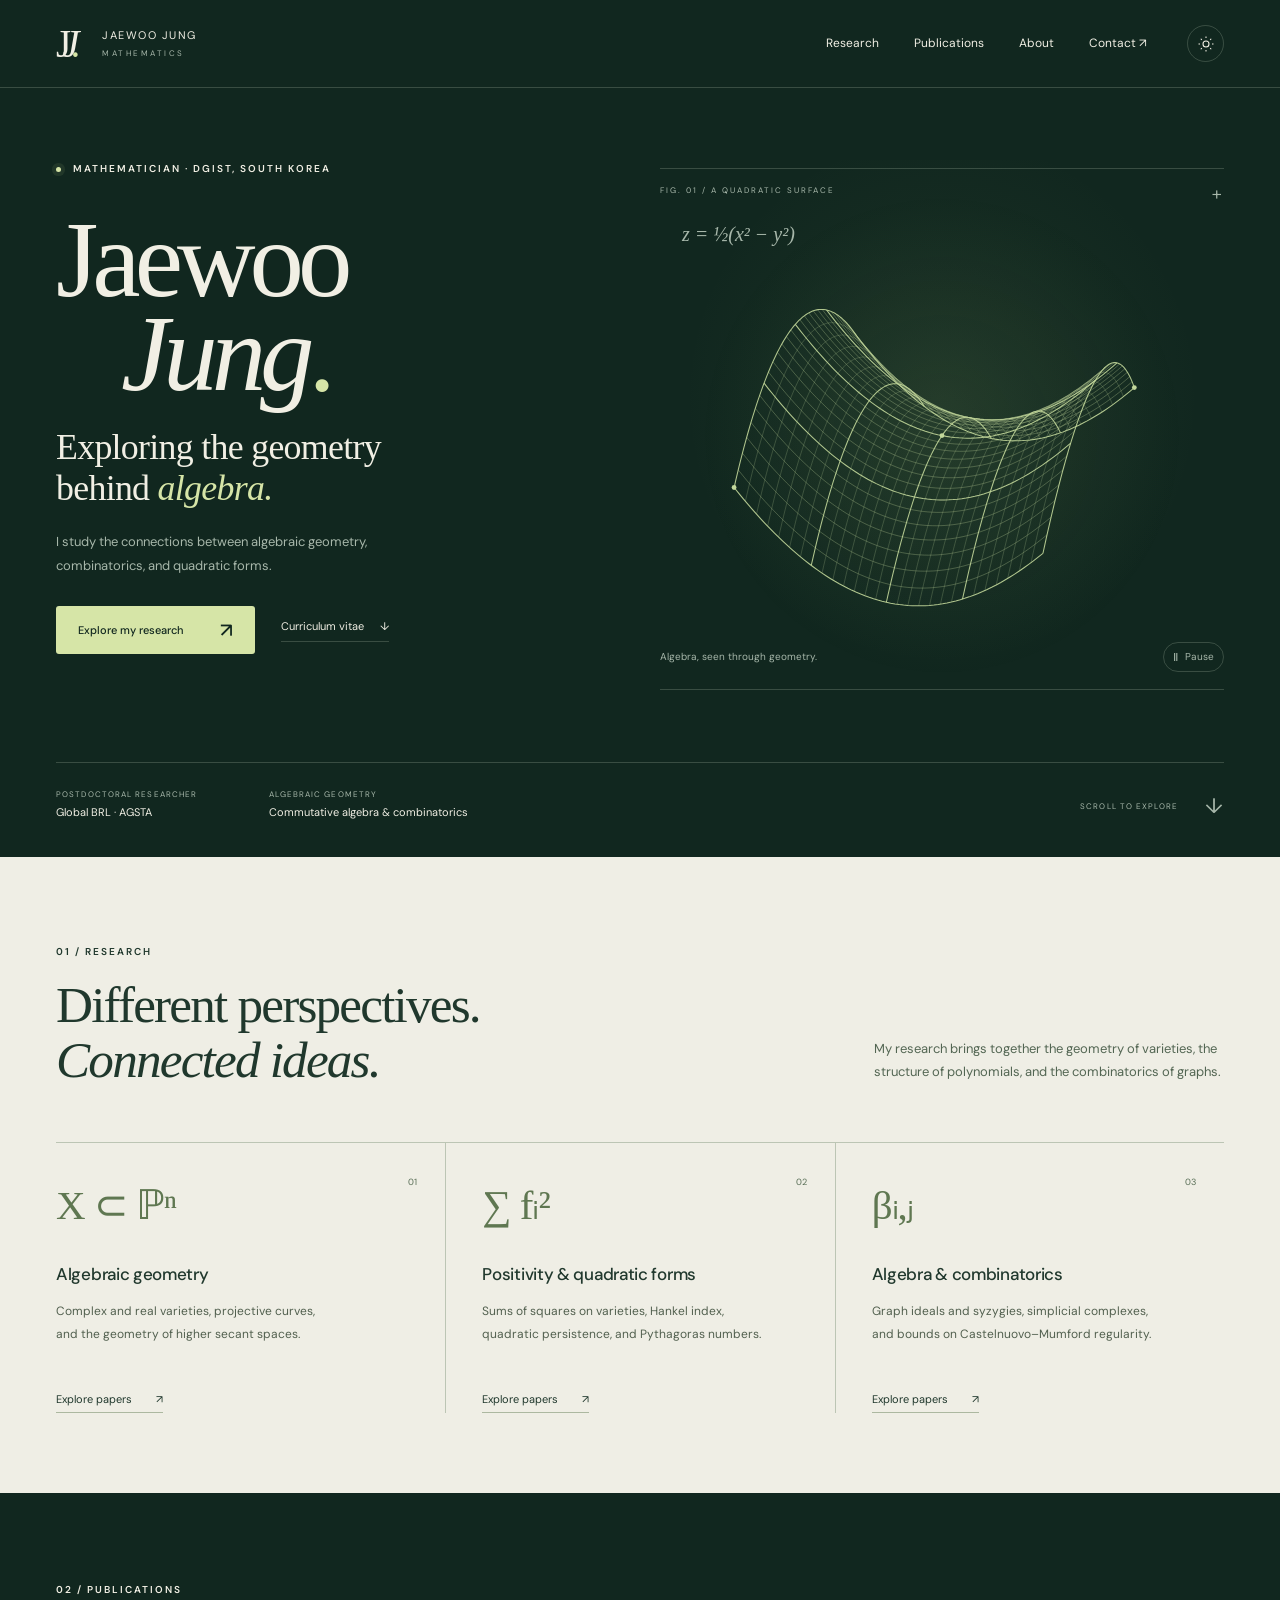
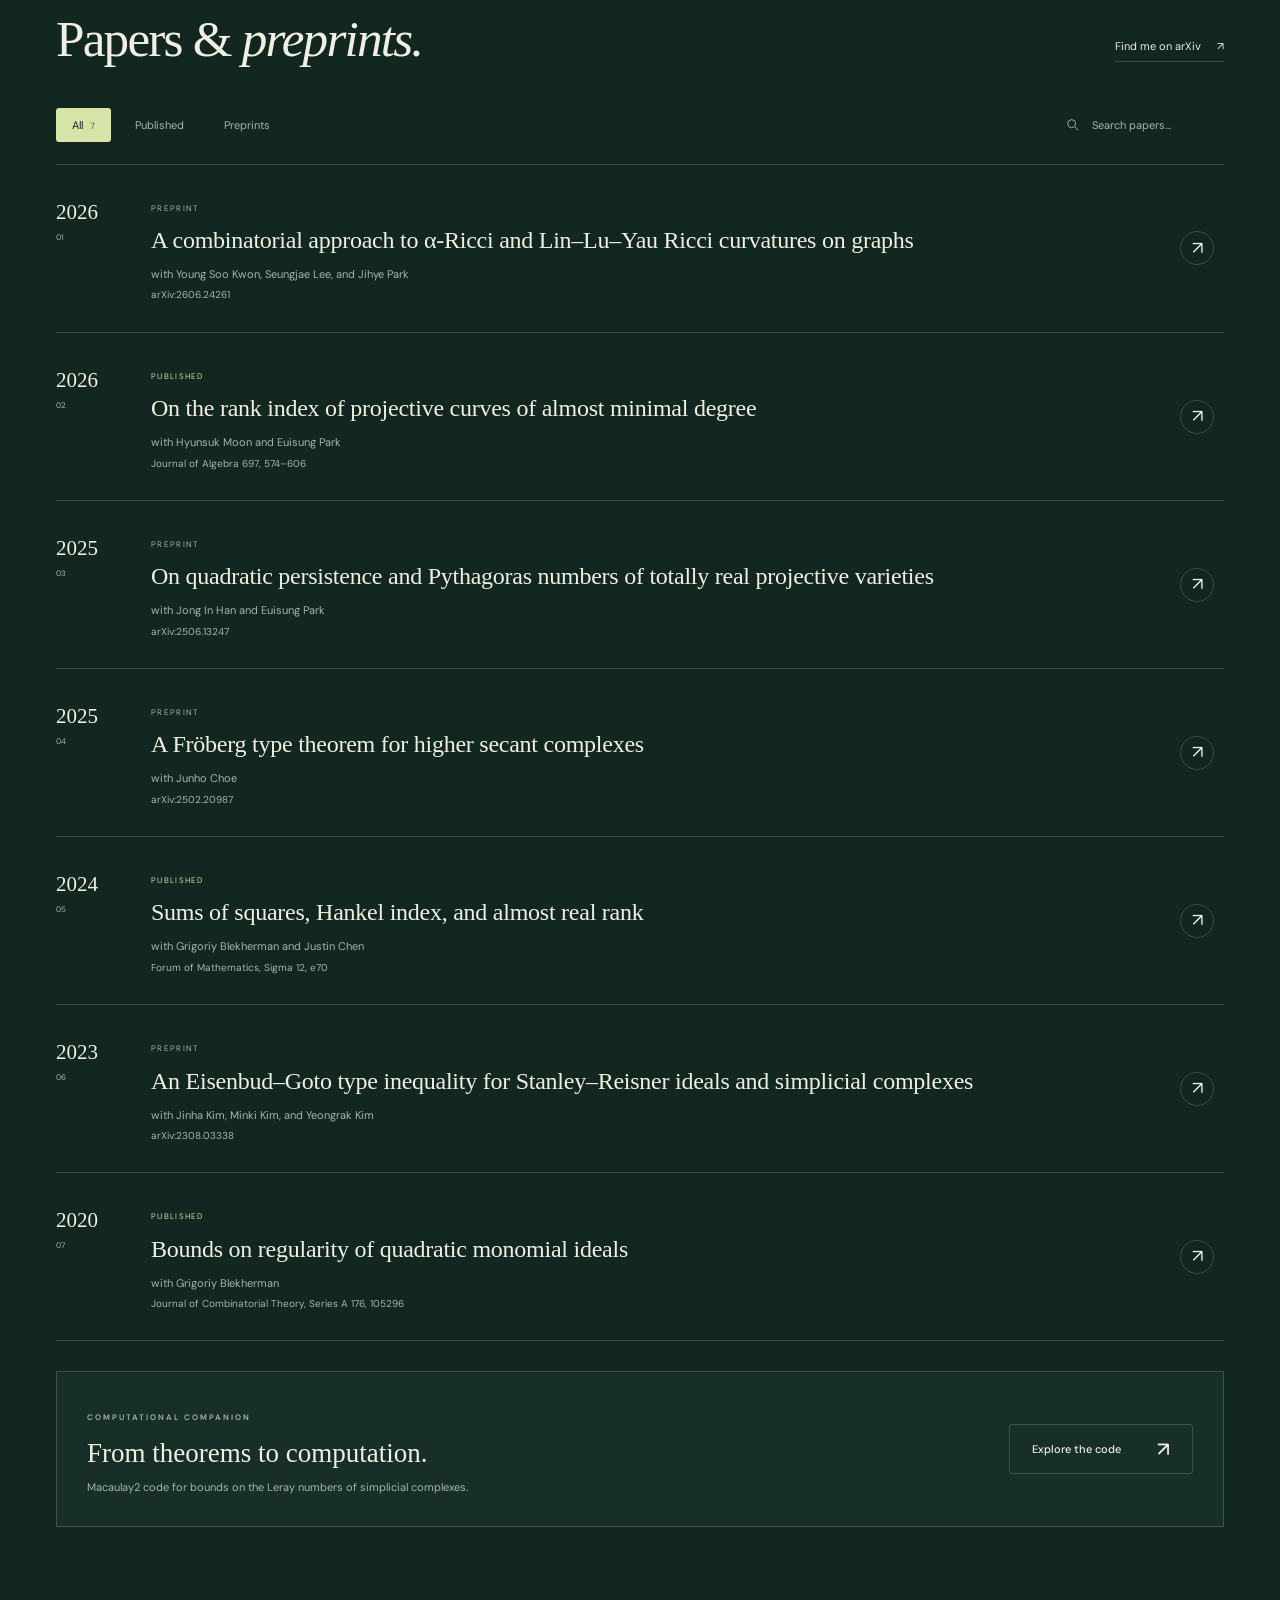
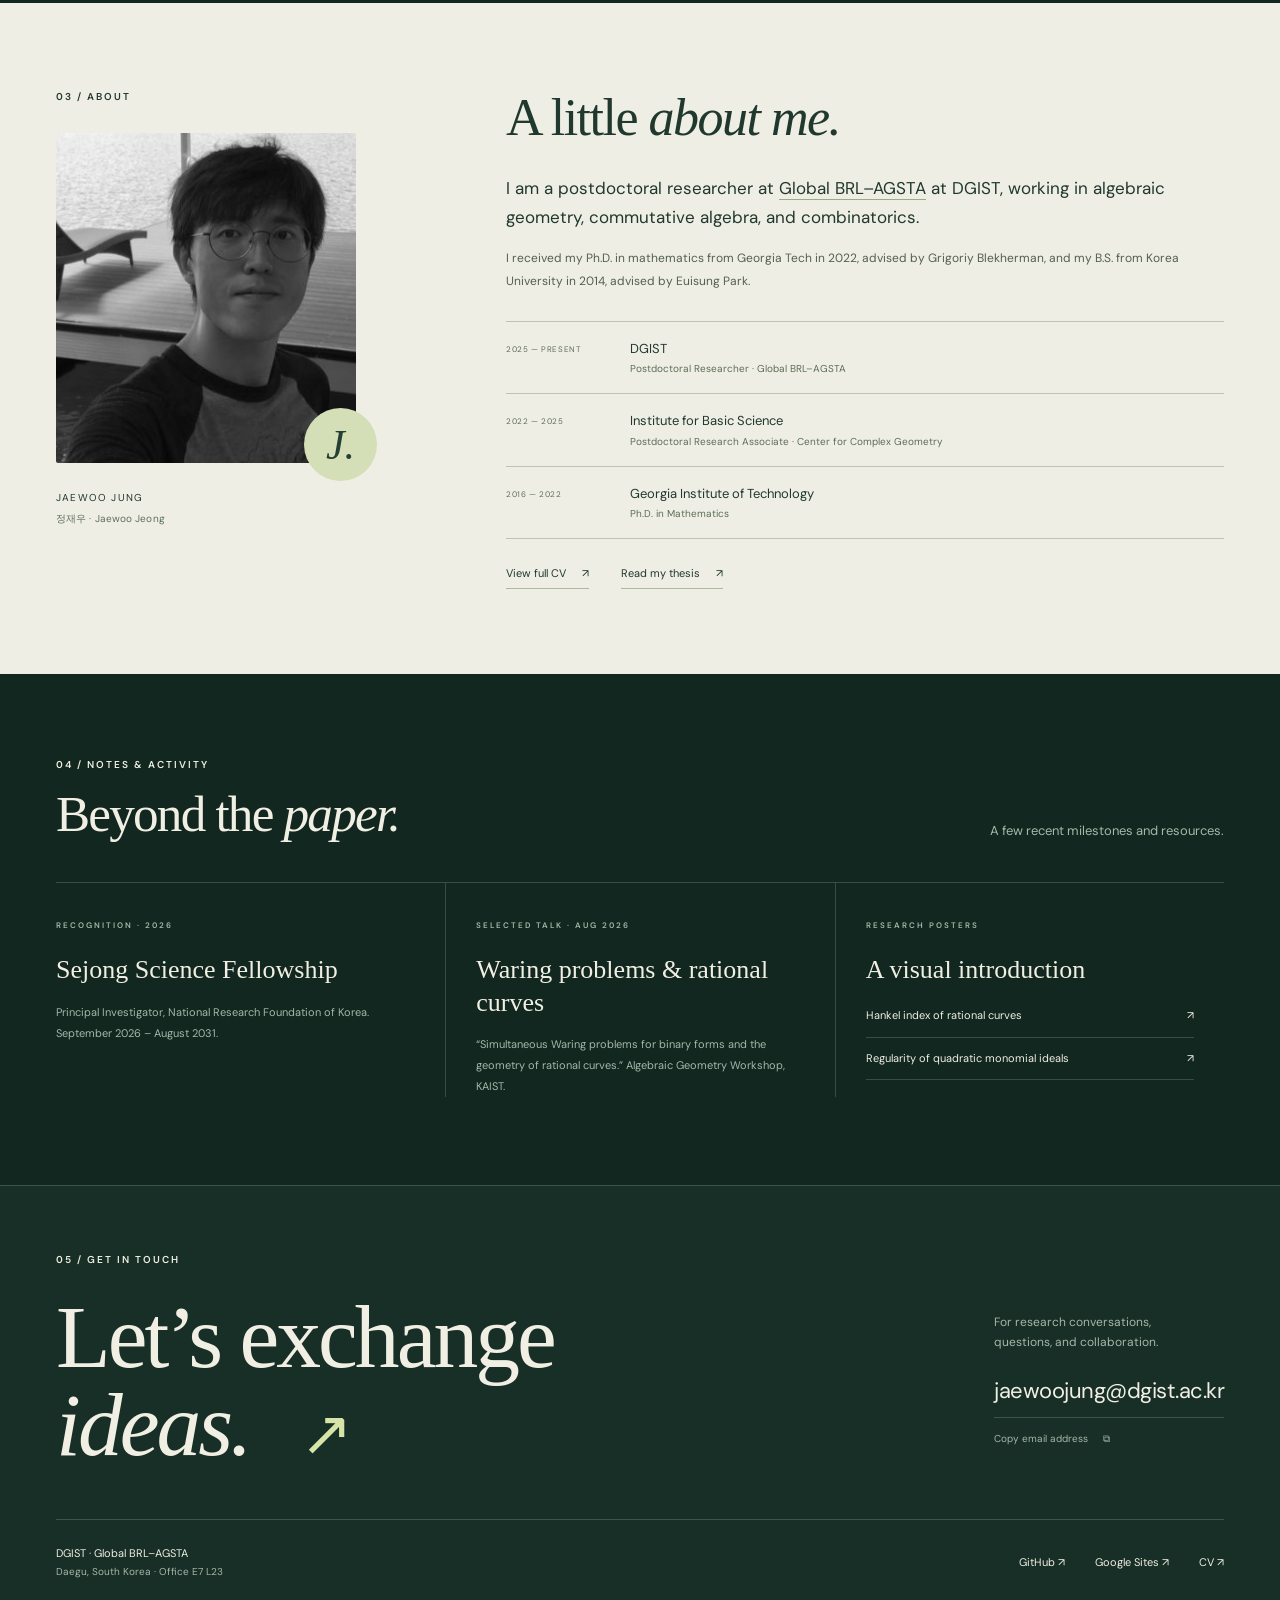
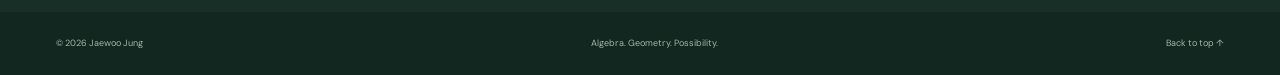
==== index.html @ 0689e4d8 "Publish personal mathematics homepage" ====
<!doctype html>
<html lang="en" data-theme="dark">
<head>
  <meta charset="utf-8">
  <meta name="viewport" content="width=device-width, initial-scale=1">
  <meta name="theme-color" content="#11271f">
  <meta name="description" content="Jaewoo Jung — mathematician at DGIST. Research in algebraic geometry, commutative algebra, and combinatorics. Papers, research, and contact information.">
  <meta property="og:title" content="Jaewoo Jung · Mathematics">
  <meta property="og:description" content="Exploring the geometry behind algebra. Research, papers, and ideas by Jaewoo Jung.">
  <meta property="og:type" content="website">
  <title>Jaewoo Jung · Mathematics</title>
  <link rel="icon" href="./favicon.svg" type="image/svg+xml">
  <link rel="stylesheet" href="./styles.css">
  <script src="./app.js" defer></script>
</head>
<body>
  <a class="skip-link" href="#main">Skip to content</a>
  <header class="site-header">
    <a class="brand" href="#home" aria-label="Jaewoo Jung home"><span class="monogram">J<span>J</span><i>.</i></span><span>JAEWOO JUNG<span class="brand-sub">MATHEMATICS</span></span></a>
    <nav aria-label="Main navigation"><a href="#research">Research</a><a href="#publications">Publications</a><a href="#about">About</a><a href="#contact">Contact <span aria-hidden="true">↗</span></a></nav>
    <button class="theme-button" type="button" aria-label="Switch to light theme" title="Switch color theme"><svg viewBox="0 0 24 24" aria-hidden="true"><circle cx="12" cy="12" r="4"/><path d="M12 2v2m0 16v2M2 12h2m16 0h2M5 5l1.5 1.5m11 11L19 19M5 19l1.5-1.5m11-11L19 5"/></svg></button>
  </header>
  <main id="main">
    <section class="hero wrap" id="home" aria-labelledby="hero-title">
      <div class="hero-copy">
        <p class="eyebrow"><span class="live-dot"></span> MATHEMATICIAN · DGIST, SOUTH KOREA</p>
        <h1 id="hero-title">Jaewoo<br><em>Jung</em><span class="title-dot">.</span></h1>
        <p class="hero-statement">Exploring the geometry<br>behind <em>algebra.</em></p>
        <p class="hero-description">I study the connections between algebraic geometry, combinatorics, and quadratic forms.</p>
        <div class="hero-actions"><a class="button primary" href="#publications">Explore my research <span aria-hidden="true">↗</span></a><a class="text-link" href="./cv-jaewoo-jung.pdf" target="_blank" rel="noopener">Curriculum vitae <span aria-hidden="true">↓</span></a></div>
      </div>
      <figure class="math-art">
        <div class="art-top"><span>FIG. 01 / A QUADRATIC SURFACE</span><span class="art-cross" aria-hidden="true">+</span></div>
        <canvas id="surface" role="img" aria-label="A rotating wireframe hyperbolic paraboloid, the quadratic surface z equals one half of x squared minus y squared"></canvas>
        <div class="surface-equation" aria-hidden="true">z = ½(x² − y²)</div>
        <figcaption><span>Algebra, seen through geometry.</span><button type="button" id="motion-toggle" aria-pressed="false" aria-label="Pause surface animation"><span class="motion-icon" aria-hidden="true">Ⅱ</span><span class="motion-label">Pause</span></button></figcaption>
      </figure>
      <div class="hero-bottom"><span>POSTDOCTORAL RESEARCHER<br><strong>Global BRL · AGSTA</strong></span><span>ALGEBRAIC GEOMETRY<br><strong>Commutative algebra & combinatorics</strong></span><a href="#research" class="scroll-link">SCROLL TO EXPLORE <span aria-hidden="true">↓</span></a></div>
    </section>
    <section class="research-section" id="research" aria-labelledby="research-title">
      <div class="wrap">
        <div class="section-heading"><p class="eyebrow">01 / RESEARCH</p><h2 id="research-title">Different perspectives.<br><em>Connected ideas.</em></h2><p>My research brings together the geometry of varieties, the structure of polynomials, and the combinatorics of graphs.</p></div>
        <div class="research-grid">
          <article class="research-item"><span class="research-number">01</span><div class="research-symbol" aria-hidden="true">X ⊂ ℙⁿ</div><h3>Algebraic geometry</h3><p>Complex and real varieties, projective curves, and the geometry of higher secant spaces.</p><a href="#publications" data-topic-link="geometry">Explore papers <span aria-hidden="true">↗</span></a></article>
          <article class="research-item"><span class="research-number">02</span><div class="research-symbol" aria-hidden="true">∑ fᵢ²</div><h3>Positivity & quadratic forms</h3><p>Sums of squares on varieties, Hankel index, quadratic persistence, and Pythagoras numbers.</p><a href="#publications" data-topic-link="positivity">Explore papers <span aria-hidden="true">↗</span></a></article>
          <article class="research-item"><span class="research-number">03</span><div class="research-symbol" aria-hidden="true">βᵢ,ⱼ</div><h3>Algebra & combinatorics</h3><p>Graph ideals and syzygies, simplicial complexes, and bounds on Castelnuovo–Mumford regularity.</p><a href="#publications" data-topic-link="combinatorics">Explore papers <span aria-hidden="true">↗</span></a></article>
        </div>
      </div>
    </section>
    <section class="publications-section wrap" id="publications" aria-labelledby="publications-title">
      <div class="section-heading horizontal"><div><p class="eyebrow">02 / PUBLICATIONS</p><h2 id="publications-title">Papers & <em>preprints.</em></h2></div><a class="text-link" href="https://arxiv.org/search/?searchtype=author&query=Jung%2C+Jaewoo" target="_blank" rel="noopener">Find me on arXiv <span aria-hidden="true">↗</span></a></div>
      <div class="publication-toolbar" hidden>
        <div class="filters" role="group" aria-label="Filter publications"><button type="button" data-filter="all" aria-pressed="true">All <span>7</span></button><button type="button" data-filter="published" aria-pressed="false">Published</button><button type="button" data-filter="preprint" aria-pressed="false">Preprints</button></div>
        <label class="search-box"><svg viewBox="0 0 24 24" aria-hidden="true"><circle cx="10" cy="10" r="6"/><path d="m15 15 5 5"/></svg><span class="sr-only">Search papers by title, author, year, or topic</span><input id="paper-search" type="search" placeholder="Search papers…" autocomplete="off"></label>
      </div>
      <p id="paper-status" class="sr-only" role="status" aria-live="polite">Showing all 7 papers.</p>
      <div class="paper-list">
        <article class="paper" data-status="preprint" data-topics="combinatorics"><div class="paper-year">2026<span>01</span></div><div class="paper-content"><span class="paper-type">PREPRINT</span><h3><a href="https://arxiv.org/abs/2606.24261" target="_blank" rel="noopener">A combinatorial approach to α-Ricci and Lin–Lu–Yau Ricci curvatures on graphs</a></h3><p>with Young Soo Kwon, Seungjae Lee, and Jihye Park</p><span class="paper-venue">arXiv:2606.24261</span></div><a class="paper-open" href="https://arxiv.org/abs/2606.24261" target="_blank" rel="noopener" aria-label="Read A combinatorial approach to Ricci curvatures on graphs">↗</a></article>
        <article class="paper" data-status="published" data-topics="geometry"><div class="paper-year">2026<span>02</span></div><div class="paper-content"><span class="paper-type published">PUBLISHED</span><h3><a href="https://doi.org/10.1016/j.jalgebra.2026.02.018" target="_blank" rel="noopener">On the rank index of projective curves of almost minimal degree</a></h3><p>with Hyunsuk Moon and Euisung Park</p><span class="paper-venue">Journal of Algebra 697, 574–606</span></div><a class="paper-open" href="https://doi.org/10.1016/j.jalgebra.2026.02.018" target="_blank" rel="noopener" aria-label="Read On the rank index of projective curves">↗</a></article>
        <article class="paper" data-status="preprint" data-topics="geometry positivity"><div class="paper-year">2025<span>03</span></div><div class="paper-content"><span class="paper-type">PREPRINT</span><h3><a href="https://arxiv.org/abs/2506.13247" target="_blank" rel="noopener">On quadratic persistence and Pythagoras numbers of totally real projective varieties</a></h3><p>with Jong In Han and Euisung Park</p><span class="paper-venue">arXiv:2506.13247</span></div><a class="paper-open" href="https://arxiv.org/abs/2506.13247" target="_blank" rel="noopener" aria-label="Read On quadratic persistence and Pythagoras numbers">↗</a></article>
        <article class="paper" data-status="preprint" data-topics="geometry combinatorics"><div class="paper-year">2025<span>04</span></div><div class="paper-content"><span class="paper-type">PREPRINT</span><h3><a href="https://arxiv.org/abs/2502.20987" target="_blank" rel="noopener">A Fröberg type theorem for higher secant complexes</a></h3><p>with Junho Choe</p><span class="paper-venue">arXiv:2502.20987</span></div><a class="paper-open" href="https://arxiv.org/abs/2502.20987" target="_blank" rel="noopener" aria-label="Read A Fröberg type theorem">↗</a></article>
        <article class="paper" data-status="published" data-topics="geometry positivity"><div class="paper-year">2024<span>05</span></div><div class="paper-content"><span class="paper-type published">PUBLISHED</span><h3><a href="https://doi.org/10.1017/fms.2024.45" target="_blank" rel="noopener">Sums of squares, Hankel index, and almost real rank</a></h3><p>with Grigoriy Blekherman and Justin Chen</p><span class="paper-venue">Forum of Mathematics, Sigma 12, e70</span></div><a class="paper-open" href="https://doi.org/10.1017/fms.2024.45" target="_blank" rel="noopener" aria-label="Read Sums of squares, Hankel index, and almost real rank">↗</a></article>
        <article class="paper" data-status="preprint" data-topics="combinatorics"><div class="paper-year">2023<span>06</span></div><div class="paper-content"><span class="paper-type">PREPRINT</span><h3><a href="https://arxiv.org/abs/2308.03338" target="_blank" rel="noopener">An Eisenbud–Goto type inequality for Stanley–Reisner ideals and simplicial complexes</a></h3><p>with Jinha Kim, Minki Kim, and Yeongrak Kim</p><span class="paper-venue">arXiv:2308.03338</span></div><a class="paper-open" href="https://arxiv.org/abs/2308.03338" target="_blank" rel="noopener" aria-label="Read An Eisenbud–Goto type inequality">↗</a></article>
        <article class="paper" data-status="published" data-topics="combinatorics"><div class="paper-year">2020<span>07</span></div><div class="paper-content"><span class="paper-type published">PUBLISHED</span><h3><a href="https://doi.org/10.1016/j.jcta.2020.105296" target="_blank" rel="noopener">Bounds on regularity of quadratic monomial ideals</a></h3><p>with Grigoriy Blekherman</p><span class="paper-venue">Journal of Combinatorial Theory, Series A 176, 105296</span></div><a class="paper-open" href="https://doi.org/10.1016/j.jcta.2020.105296" target="_blank" rel="noopener" aria-label="Read Bounds on regularity of quadratic monomial ideals">↗</a></article>
      </div>
      <p class="empty-state" hidden>No matching papers. Try a different title, author, or year.</p>
      <div class="research-resources"><div><span class="eyebrow">COMPUTATIONAL COMPANION</span><h3>From theorems to computation.</h3><p>Macaulay2 code for bounds on the Leray numbers of simplicial complexes.</p></div><a class="button outline" href="https://github.com/jungjaewoo2020/Bounds-on-Leray-Numbers" target="_blank" rel="noopener">Explore the code <span aria-hidden="true">↗</span></a></div>
    </section>
    <section class="about-section" id="about" aria-labelledby="about-title"><div class="wrap about-grid">
      <div class="about-photo"><p class="eyebrow">03 / ABOUT</p><div class="portrait-frame"><img src="./jaewoo-jung.jpg" alt="Portrait of Jaewoo Jung" width="415" height="365" loading="lazy"><span class="portrait-mark" aria-hidden="true">J.</span></div><p>JAEWOO JUNG <span>정재우 · Jaewoo Jeong</span></p></div>
      <div class="about-copy"><h2 id="about-title">A little <em>about me.</em></h2><p class="about-lead">I am a postdoctoral researcher at <a href="https://sites.google.com/view/brl-agsta/home" target="_blank" rel="noopener">Global BRL–AGSTA</a> at DGIST, working in algebraic geometry, commutative algebra, and combinatorics.</p><p>I received my Ph.D. in mathematics from Georgia Tech in 2022, advised by Grigoriy Blekherman, and my B.S. from Korea University in 2014, advised by Euisung Park.</p><div class="timeline"><div><span>2025 — PRESENT</span><p>DGIST <small>Postdoctoral Researcher · Global BRL–AGSTA</small></p></div><div><span>2022 — 2025</span><p>Institute for Basic Science <small>Postdoctoral Research Associate · Center for Complex Geometry</small></p></div><div><span>2016 — 2022</span><p>Georgia Institute of Technology <small>Ph.D. in Mathematics</small></p></div></div><div class="about-links"><a class="text-link" href="./cv-jaewoo-jung.pdf" target="_blank" rel="noopener">View full CV <span aria-hidden="true">↗</span></a><a class="text-link" href="./phd-thesis.pdf" target="_blank" rel="noopener">Read my thesis <span aria-hidden="true">↗</span></a></div></div>
    </div></section>
    <section class="notes-section wrap" aria-labelledby="notes-title"><div class="section-heading horizontal"><div><p class="eyebrow">04 / NOTES & ACTIVITY</p><h2 id="notes-title">Beyond the <em>paper.</em></h2></div><p>A few recent milestones and resources.</p></div><div class="notes-grid"><article><span class="eyebrow">RECOGNITION · 2026</span><h3>Sejong Science Fellowship</h3><p>Principal Investigator, National Research Foundation of Korea.<br>September 2026 – August 2031.</p></article><article><span class="eyebrow">SELECTED TALK · AUG 2026</span><h3>Waring problems & rational curves</h3><p>“Simultaneous Waring problems for binary forms and the geometry of rational curves.” Algebraic Geometry Workshop, KAIST.</p></article><article><span class="eyebrow">RESEARCH POSTERS</span><h3>A visual introduction</h3><a class="resource-link" href="./hankel-index-poster.pdf" target="_blank" rel="noopener">Hankel index of rational curves <span aria-hidden="true">↗</span></a><a class="resource-link" href="./regularity-poster.pdf" target="_blank" rel="noopener">Regularity of quadratic monomial ideals <span aria-hidden="true">↗</span></a></article></div></section>
    <section class="contact-section" id="contact" aria-labelledby="contact-title"><div class="wrap"><p class="eyebrow">05 / GET IN TOUCH</p><div class="contact-top"><h2 id="contact-title">Let’s exchange<br><em>ideas.</em><span class="title-dot">↗</span></h2><div class="contact-details"><p>For research conversations,<br>questions, and collaboration.</p><a href="mailto:jaewoojung@dgist.ac.kr" class="contact-email">jaewoojung@dgist.ac.kr</a><button type="button" class="copy-email" hidden>Copy email address <span aria-hidden="true">⧉</span></button><span id="copy-status" role="status" class="sr-only"></span></div></div><div class="contact-bottom"><p>DGIST · Global BRL–AGSTA<br><span>Daegu, South Korea · Office E7 L23</span></p><div><a href="https://github.com/jungjaewoo2020" target="_blank" rel="noopener">GitHub ↗</a><a href="https://sites.google.com/view/jaewoojung/home" target="_blank" rel="noopener">Google Sites ↗</a><a href="./cv-jaewoo-jung.pdf" target="_blank" rel="noopener">CV ↗</a></div></div></div></section>
  </main>
  <footer class="wrap site-footer"><span>© <span id="year">2026</span> Jaewoo Jung</span><span>Algebra. Geometry. Possibility.</span><a href="#home">Back to top ↑</a></footer>
</body>
</html>
---- styles.css ----
@import url('https://fonts.googleapis.com/css2?family=DM+Sans:wght@400;500;600;700&family=Manrope:wght@400;500;600;700&display=swap');
:root{--bg:#11271f;--bg-soft:#172f26;--text:#f1efe4;--muted:#a7b7aa;--accent:#d6e5a7;--line:rgba(216,229,204,.2);--cream:#efeee5;--ink:#20382d;--font:'DM Sans',Arial,sans-serif;--serif:'Iowan Old Style','Baskerville','Palatino Linotype',Georgia,serif;color-scheme:dark}
:root[data-theme="light"]{--bg:#f5f4eb;--bg-soft:#e9ecdf;--text:#163429;--muted:#536858;--accent:#486b27;--line:rgba(31,61,43,.22);--cream:#e1e7d8;--ink:#18372c;color-scheme:light}
*{box-sizing:border-box}html{scroll-behavior:smooth;scroll-padding-top:100px}body{margin:0;background:var(--bg);color:var(--text);font-family:var(--font);line-height:1.65;-webkit-font-smoothing:antialiased}a{color:inherit;text-decoration:none}button,input{font:inherit}button{color:inherit;cursor:pointer}a,button,input{touch-action:manipulation}a:focus-visible,button:focus-visible,input:focus-visible{outline:2px solid var(--accent);outline-offset:6px}button{border:0;background:none}svg{display:block}button svg,.search-box svg{fill:none;stroke:currentColor;stroke-width:1.4}h1,h2,h3,p,figure{margin:0}h1,h2,h3{font-weight:400}h1,h2,.hero-statement,.research-symbol,.research-resources h3,.notes-grid h3{font-family:var(--serif)}em{font-weight:400}a:hover{color:var(--accent)}[hidden]{display:none!important}.wrap{width:min(1280px,calc(100% - 112px));margin-inline:auto}.eyebrow{font-size:10px;font-weight:600;letter-spacing:2px;line-height:1.7}.sr-only{position:absolute;width:1px;height:1px;padding:0;margin:-1px;overflow:hidden;clip:rect(0,0,0,0);white-space:nowrap;border:0}.skip-link{position:fixed;z-index:100;top:-80px;left:20px;padding:14px;background:var(--accent);color:var(--bg)}.skip-link:focus{top:15px}.site-header{width:min(1440px,100%);padding:24px 56px;display:flex;align-items:center;gap:32px;margin:auto;border-bottom:1px solid var(--line)}.brand{display:flex;align-items:center;gap:17px;line-height:1.4;font-size:11px;letter-spacing:1.5px}.brand-sub{display:block;font-size:8px;color:var(--muted);letter-spacing:2.5px;margin-top:4px}.monogram{font-family:var(--serif);font-size:39px;line-height:1;letter-spacing:-9px;margin-right:5px}.monogram span{font-style:italic}.monogram i{font-style:normal;color:var(--accent);letter-spacing:0}.site-header nav{margin-left:auto;display:flex;gap:35px;font-size:12px}.site-header nav a{position:relative}.site-header nav a:after{content:'';position:absolute;bottom:-5px;left:0;width:0;height:1px;background:var(--accent);transition:width .2s}.site-header nav a:hover:after{width:100%}.theme-button{border:1px solid var(--line);width:37px;height:37px;border-radius:50%;display:grid;place-items:center;margin-left:8px}.theme-button svg{width:18px;height:18px}.hero{padding-top:72px;display:grid;grid-template-columns:1fr 1fr;gap:20px 40px;position:relative}.live-dot{width:5px;height:5px;border-radius:50%;background:var(--accent);display:inline-block;margin-right:8px;vertical-align:middle;box-shadow:0 0 0 4px rgba(192,220,145,.09)}h1{font-size:clamp(76px,8.5vw,132px);line-height:.86;letter-spacing:-6px;margin:36px 0 27px}h1 em{margin-left:65px}.title-dot{color:var(--accent)}.hero-statement{font-size:clamp(25px,2.8vw,38px);line-height:1.15;letter-spacing:-.7px}.hero-statement em{color:var(--accent)}.hero-description{font-size:13px;max-width:340px;margin-top:20px;color:var(--muted);line-height:1.85}.hero-actions{display:flex;align-items:center;gap:26px;margin-top:28px}.button{display:inline-flex;justify-content:center;align-items:center;gap:36px;font-size:11px;font-weight:500;padding:14px 22px;border-radius:3px;white-space:nowrap;transition:transform .2s,background .2s}.button:hover{transform:translateY(-2px)}.button span{font-size:20px;line-height:1}.primary{background:var(--accent);color:var(--bg)}.primary:hover{color:var(--bg);filter:brightness(1.07)}.text-link{display:inline-flex;align-items:center;gap:16px;font-size:11px;border-bottom:1px solid var(--line);padding-bottom:6px;white-space:nowrap}.math-art{min-width:0;position:relative;align-self:center;height:530px;background:radial-gradient(ellipse at 50% 45%,rgba(150,183,113,.08),transparent 65%)}.art-top{position:absolute;top:8px;left:0;right:0;display:flex;justify-content:space-between;font-size:8px;letter-spacing:2px;color:var(--muted);border-top:1px solid var(--line);padding-top:15px}.art-cross{font-size:19px;font-weight:300;line-height:1}#surface{width:100%;height:100%;display:block}.surface-equation{position:absolute;top:58px;left:22px;font-family:var(--serif);font-style:italic;font-size:20px;color:var(--muted)}.math-art figcaption{position:absolute;bottom:0;left:0;right:0;display:flex;justify-content:space-between;align-items:center;border-bottom:1px solid var(--line);padding:10px 0 17px;font-size:10px;color:var(--muted)}#motion-toggle{font-size:10px;display:flex;align-items:center;gap:7px;border:1px solid var(--line);padding:5px 9px;border-radius:15px}.motion-icon{font-size:11px}.hero-bottom{grid-column:1/-1;display:flex;gap:72px;margin-top:52px;padding:24px 0 30px;border-top:1px solid var(--line);font-size:8px;letter-spacing:1.1px;color:var(--muted);line-height:1.9}.hero-bottom strong{font-size:11px;letter-spacing:0;font-weight:400;color:var(--text)}.scroll-link{margin-left:auto;align-self:center;display:flex;gap:27px;align-items:center;font-size:8px}.scroll-link span{font-size:21px}.research-section{background:var(--cream);color:var(--ink);padding:86px 0 80px}.section-heading h2{font-size:clamp(38px,4vw,57px);line-height:1.07;letter-spacing:-1.8px;margin-top:18px}.section-heading>p:last-child:not(.eyebrow){font-size:13px;line-height:1.8;max-width:390px;margin-top:22px;color:var(--muted)}.research-section .section-heading{position:relative}.research-section .section-heading>p:last-child{position:absolute;right:0;bottom:4px;max-width:350px;color:#536653}.research-grid{display:grid;grid-template-columns:repeat(3,1fr);margin-top:55px;border-top:1px solid #bcc5b4}.research-item{position:relative;padding:34px 36px 0 0}.research-item+.research-item{padding-left:36px;border-left:1px solid #bcc5b4}.research-number{font-size:9px;color:#586e56;position:absolute;right:28px;top:32px}.research-symbol{font-size:41px;color:#5f7751;line-height:1.4;margin-bottom:25px;letter-spacing:-1px}.research-item h3{font-size:17px;font-weight:500;letter-spacing:-.3px}.research-item p{font-size:12px;line-height:1.9;margin-top:12px;color:#52604f;max-width:280px;min-height:70px}.research-item a{display:inline-flex;gap:24px;align-items:center;font-size:11px;border-bottom:1px solid #acb8a0;margin-top:20px;padding-bottom:4px}.research-section a:hover{color:#527237}.research-section a:focus-visible{outline-color:#345329}.publications-section{padding-block:88px 76px}.horizontal{display:flex;align-items:end;justify-content:space-between;gap:35px}.horizontal h2{margin-top:14px}.horizontal>.text-link{margin-bottom:5px}.publication-toolbar{display:flex;align-items:center;justify-content:space-between;gap:24px;margin-top:40px;padding-bottom:21px;border-bottom:1px solid var(--line)}.filters{display:flex;gap:8px;align-items:center}.filters button{font-size:11px;padding:7px 15px;border-radius:3px;color:var(--muted);border:1px solid transparent}.filters button[aria-pressed=true]{background:var(--accent);color:var(--bg)}.filters button span{font-size:9px;margin-left:4px;opacity:.7}.filters button:hover{border-color:var(--line)}.search-box{display:flex;align-items:center;gap:8px;color:var(--muted);max-width:230px}.search-box svg{width:16px;height:16px;flex-shrink:0}.search-box input{background:transparent;border:0;color:var(--text);font-size:11px;width:100%;padding:9px 3px}.search-box input::placeholder{color:var(--muted)}.paper{display:grid;grid-template-columns:75px 1fr 44px;gap:20px;padding:28px 0;border-bottom:1px solid var(--line);transition:background .2s}.paper:hover{background:color-mix(in srgb,var(--accent) 3%,transparent)}.paper-year{font-family:var(--serif);font-size:21px;line-height:1.2;padding-top:7px}.paper-year span{display:block;font-family:var(--font);font-size:8px;color:var(--muted);margin-top:8px}.paper-type{font-size:8px;letter-spacing:1.3px;color:var(--muted)}.paper-type.published{color:var(--accent)}.paper h3{font-family:var(--serif);font-size:24px;letter-spacing:-.25px;line-height:1.25;max-width:860px;margin-top:6px}.paper-content p{font-size:11px;color:var(--muted);margin-top:10px}.paper-venue{font-size:10px;color:var(--muted);display:block;margin-top:4px}.paper-open{border:1px solid var(--line);border-radius:50%;width:34px;height:34px;display:grid;place-items:center;align-self:center;font-size:18px}.paper-open:hover{background:var(--accent);color:var(--bg)}.empty-state{padding:40px 0;color:var(--muted)}.research-resources{padding:30px;background:var(--bg-soft);margin-top:30px;display:flex;align-items:center;justify-content:space-between;gap:24px;border:1px solid var(--line)}.research-resources .eyebrow{font-size:8px;color:var(--muted)}.research-resources h3{font-size:27px;margin-top:8px;line-height:1.25}.research-resources p{font-size:11px;color:var(--muted);margin-top:8px}.outline{border:1px solid var(--line)}.about-section{background:var(--cream);color:var(--ink);padding:85px 0}.about-grid{display:grid;grid-template-columns:340px 1fr;gap:110px}.portrait-frame{position:relative;margin-top:28px;max-width:300px}.portrait-frame img{display:block;object-fit:cover;width:100%;height:330px;object-position:45% 50%;filter:grayscale(100%);border-radius:2px}.portrait-mark{position:absolute;bottom:-18px;right:-21px;background:#d4dfb7;color:#234033;border-radius:50%;width:73px;height:73px;display:grid;place-items:center;font-family:var(--serif);font-style:italic;font-size:42px;line-height:1}.about-photo>p:last-child{font-size:10px;letter-spacing:1.2px;margin-top:27px}.about-photo>p:last-child span{display:block;font-size:10px;letter-spacing:.1px;color:#5c6f5c;margin-top:4px}.about-copy h2{font-size:52px;line-height:1.15;letter-spacing:-1.5px;margin-bottom:26px}.about-copy>p{font-size:12px;line-height:1.9;color:#52604f;margin-top:15px}.about-copy .about-lead{font-size:17px;color:var(--ink);line-height:1.7}.about-copy p a{border-bottom:1px solid #99ab8c}.timeline{margin-top:28px;border-top:1px solid #bcc5b4}.timeline>div{display:flex;gap:32px;padding:17px 0;border-bottom:1px solid #bcc5b4}.timeline>div>span{font-size:8px;letter-spacing:.6px;min-width:92px;padding-top:4px;color:#5b6e56}.timeline p{font-size:13px;line-height:1.5}.timeline small{font-size:10px;display:block;color:#5b6e56;margin-top:3px}.about-links{display:flex;gap:32px;margin-top:25px}.about-section .text-link{border-color:#acb8a0}.about-section a:hover{color:#5c7738}.about-section a:focus-visible{outline-color:#345329}.notes-section{padding-block:82px 88px}.notes-grid{display:grid;grid-template-columns:repeat(3,1fr);margin-top:40px;border-top:1px solid var(--line)}.notes-grid article{padding:27px 30px 0 0}.notes-grid article+article{padding-left:30px;border-left:1px solid var(--line)}.notes-grid .eyebrow{font-size:8px;color:var(--muted)}.notes-grid h3{font-size:26px;line-height:1.25;margin-top:18px}.notes-grid p{font-size:11px;line-height:1.9;color:var(--muted);margin-top:15px}.resource-link{display:flex;justify-content:space-between;font-size:11px;gap:10px;border-bottom:1px solid var(--line);padding:12px 0;line-height:1.6}.resource-link:first-of-type{margin-top:8px}.contact-section{border-top:1px solid var(--line);background:var(--bg-soft);padding:65px 0 32px}.contact-top{display:flex;justify-content:space-between;align-items:end;gap:40px;margin-top:25px}.contact-top h2{font-size:clamp(60px,7vw,102px);line-height:.98;letter-spacing:-3px}.contact-top h2 .title-dot{font-size:.7em;margin-left:50px}.contact-details{padding-bottom:8px;max-width:100%}.contact-details>p{font-size:12px;color:var(--muted);margin-bottom:20px}.contact-email{font-size:22px;letter-spacing:-.5px;border-bottom:1px solid var(--line);padding-bottom:8px;display:block;overflow-wrap:anywhere}.copy-email{font-size:10px;color:var(--muted);padding:13px 0;display:flex;gap:15px}.contact-bottom{border-top:1px solid var(--line);margin-top:50px;padding-top:24px;display:flex;justify-content:space-between;gap:24px;font-size:11px}.contact-bottom p span{font-size:10px;color:var(--muted)}.contact-bottom>div{display:flex;gap:30px;align-items:center;font-size:11px}.site-footer{display:flex;justify-content:space-between;padding-block:24px;color:var(--muted);font-size:9px}.is-embedded .site-header,.is-embedded .site-footer{display:none}.is-embedded .hero{padding-top:40px}
@media(min-width:1600px){.hero{padding-top:88px}.hero-description{font-size:14px}.hero-bottom{margin-top:66px}.math-art{height:570px}}
@media(max-width:1050px){.wrap{width:calc(100% - 72px)}.site-header{padding-inline:36px}.hero{gap:25px}.hero .eyebrow{font-size:8px}.hero-actions{gap:18px}.hero-actions .button{gap:20px;padding:13px 15px}.math-art{height:470px}.hero-bottom{gap:35px}.research-section .section-heading>p:last-child{max-width:270px}.about-grid{grid-template-columns:270px 1fr;gap:55px}.portrait-frame img{height:305px}.research-item{padding-right:22px}.research-item+.research-item{padding-left:22px}.research-item h3{font-size:15px}.contact-email{font-size:20px}}
@media(max-width:760px){html{scroll-padding-top:24px}.wrap{width:calc(100% - 40px)}.site-header{padding:18px 20px;gap:13px;flex-wrap:wrap}.brand{font-size:9px;gap:13px}.brand-sub{font-size:7px}.monogram{font-size:32px}.theme-button{margin-left:auto;width:34px;height:34px;order:1}.site-header nav{order:2;flex-basis:100%;gap:0;justify-content:space-between;margin-top:10px;font-size:11px;border-top:1px solid var(--line);padding-top:14px}.hero{padding-top:38px;grid-template-columns:1fr;gap:20px}.hero .eyebrow{font-size:8px;letter-spacing:1.5px}h1{font-size:104px;letter-spacing:-5px;margin-top:32px}h1 em{margin-left:55px}.hero-statement{font-size:33px}.hero-description{font-size:12px;max-width:340px}.hero-actions{margin-top:24px;gap:25px}.hero-actions .button{padding:13px 18px;gap:25px}.math-art{height:350px;margin-top:16px}.art-top{top:0}.surface-equation{top:40px;font-size:17px;left:10px}.math-art figcaption{font-size:9px}.hero-bottom{margin-top:0;padding-block:22px;gap:23px;flex-wrap:wrap;font-size:7px}.hero-bottom strong{font-size:10px}.scroll-link{display:none}.research-section,.about-section{padding:53px 0}.section-heading h2{font-size:41px;letter-spacing:-1.2px}.research-section .section-heading>p:last-child{position:static;max-width:400px;font-size:12px}.research-grid{grid-template-columns:1fr;margin-top:32px}.research-item,.research-item+.research-item{padding:25px 0;border:0;border-bottom:1px solid #bcc5b4;display:grid;grid-template-columns:75px 1fr;column-gap:20px}.research-symbol{grid-row:1/4;margin:0;font-size:28px;padding-top:4px}.research-item h3{font-size:17px;padding-right:15px}.research-item p{min-height:0;max-width:none;font-size:11px}.research-item a{justify-self:start;margin-top:12px}.research-number{right:0;top:28px;font-size:7px}.publications-section{padding-block:54px}.horizontal{align-items:start;gap:20px;flex-direction:column}.horizontal>.text-link{align-self:start}.publication-toolbar{margin-top:25px;align-items:stretch;flex-direction:column;gap:15px}.filters button{font-size:11px;padding:7px 13px}.search-box{max-width:none;border:1px solid var(--line);padding:1px 10px;border-radius:3px}.paper{grid-template-columns:42px 1fr 24px;gap:12px;padding-block:23px}.paper-year{font-size:17px}.paper h3{font-size:21px}.paper-content p{font-size:10px}.paper-venue{font-size:9px}.paper-open{width:26px;height:26px;font-size:15px}.research-resources{padding:23px;align-items:start;flex-direction:column}.research-resources h3{font-size:26px}.about-grid{grid-template-columns:1fr;gap:37px}.about-photo{display:grid;grid-template-columns:170px 1fr;gap:0 27px;align-items:end}.about-photo>.eyebrow{grid-column:1/-1}.portrait-frame{width:170px;margin-top:24px}.portrait-frame img{height:190px}.portrait-mark{width:52px;height:52px;font-size:32px;right:-12px;bottom:-10px}.about-photo>p:last-child{padding-bottom:3px;font-size:9px}.about-photo>p:last-child span{font-size:8px}.about-copy h2{font-size:43px;margin-bottom:20px}.about-copy .about-lead{font-size:16px}.timeline>div{gap:20px}.timeline>div>span{min-width:85px}.notes-section{padding-block:53px}.notes-section .horizontal>p{margin-top:0}.notes-grid{grid-template-columns:1fr;margin-top:28px}.notes-grid article,.notes-grid article+article{padding:23px 0;border-left:0;border-bottom:1px solid var(--line)}.notes-grid h3{font-size:26px;margin-top:10px}.notes-grid p{margin-top:10px}.contact-section{padding-top:48px}.contact-top{display:block;margin-top:22px}.contact-top h2{font-size:76px}.contact-top h2 .title-dot{margin-left:30px}.contact-details{margin-top:30px}.contact-email{display:inline-block;font-size:22px}.contact-bottom{margin-top:22px;flex-direction:column}.contact-bottom>div{gap:27px}.site-footer{font-size:8px;gap:20px;padding-block:20px}.site-footer>span:nth-child(2){display:none}}
@media(max-width:370px){.hero-actions{gap:17px}.hero-actions .button{gap:13px;padding-inline:13px}.text-link{gap:8px;font-size:10px}h1{font-size:92px}.paper{grid-template-columns:36px 1fr;gap:11px}.paper-open{display:none}.about-photo{grid-template-columns:150px 1fr;gap:0 20px}.portrait-frame{width:150px}.contact-email{font-size:19px}.contact-top h2{font-size:68px}}
@media(prefers-reduced-motion:reduce){html{scroll-behavior:auto}*,*:before,*:after{animation:none!important;transition:none!important}}
@media print{body{background:white;color:black}.site-header,.math-art,.hero-bottom,.hero-actions,.publication-toolbar,.paper-open,.copy-email,.site-footer,.contact-section,.notes-section{display:none!important}.wrap{width:100%}.hero{display:block;padding:0}h1{font-size:50px;line-height:1;margin:15px 0}h1 br{display:none}h1 em{margin-left:15px}.hero-statement{font-size:24px}.research-section,.about-section{background:white;color:black;padding:25px 0}.publications-section{padding:25px 0}.paper{break-inside:avoid;padding:12px 0}.paper[hidden]{display:grid!important}.paper h3{font-size:17px}.paper-content p,.paper-venue,.paper-type,.hero-description{color:#333}.research-grid{margin-top:20px}.about-grid{gap:30px}.section-heading h2{font-size:30px}.research-resources{display:none}}
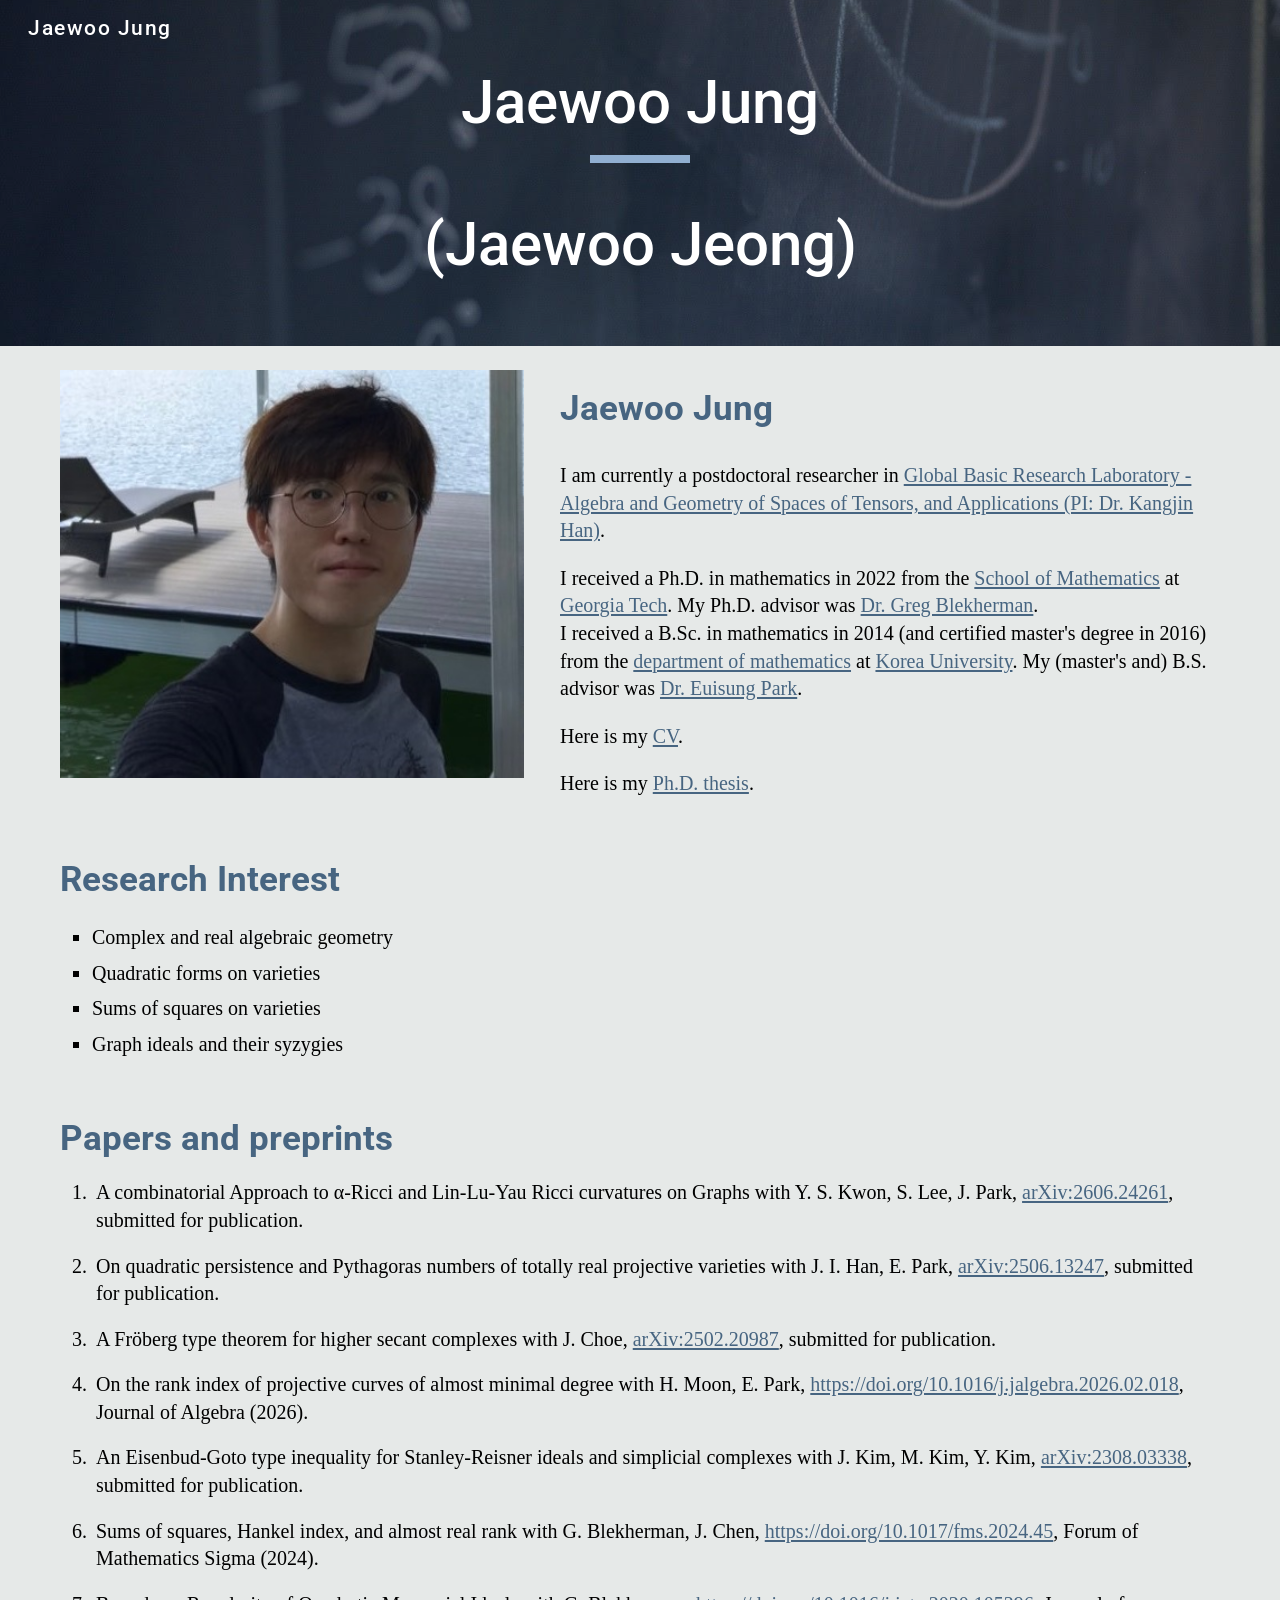
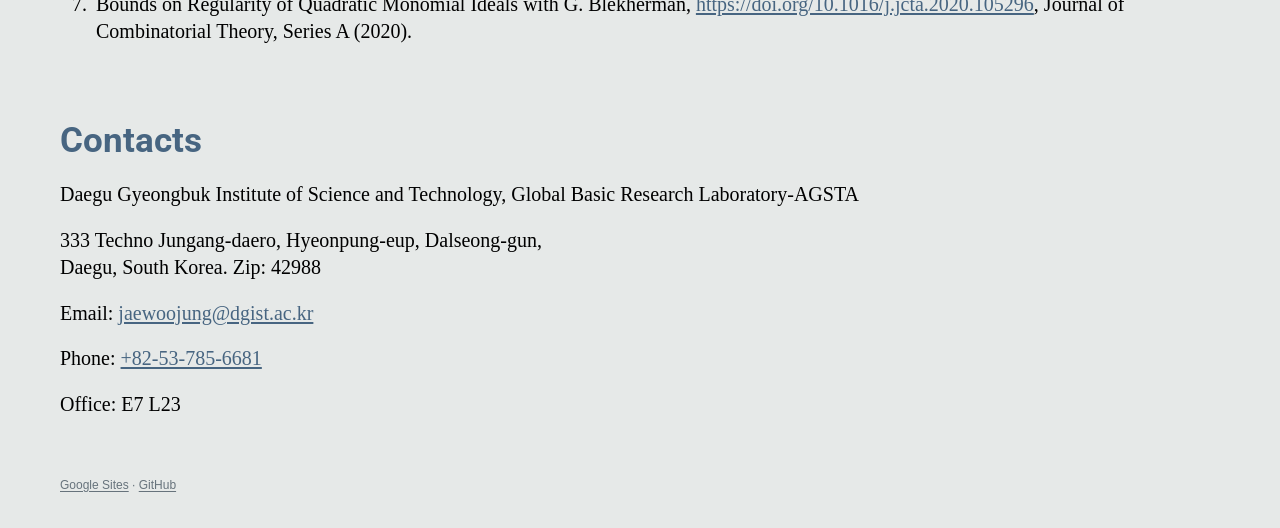
==== commit f7149968: "Restore original Google Sites layout and content" ====
--- a/index.html
+++ b/index.html
@@ -1,78 +1,56 @@
 <!doctype html>
-<html lang="en" data-theme="dark">
+<html lang="en">
 <head>
   <meta charset="utf-8">
   <meta name="viewport" content="width=device-width, initial-scale=1">
-  <meta name="theme-color" content="#11271f">
-  <meta name="description" content="Jaewoo Jung — mathematician at DGIST. Research in algebraic geometry, commutative algebra, and combinatorics. Papers, research, and contact information.">
-  <meta property="og:title" content="Jaewoo Jung · Mathematics">
-  <meta property="og:description" content="Exploring the geometry behind algebra. Research, papers, and ideas by Jaewoo Jung.">
-  <meta property="og:type" content="website">
-  <title>Jaewoo Jung · Mathematics</title>
+  <meta name="description" content="Jaewoo Jung — personal mathematics homepage. Research interests, papers and preprints, and contact information.">
+  <title>Jaewoo Jung</title>
   <link rel="icon" href="./favicon.svg" type="image/svg+xml">
   <link rel="stylesheet" href="./styles.css">
   <script src="./app.js" defer></script>
 </head>
 <body>
-  <a class="skip-link" href="#main">Skip to content</a>
+  <a class="skip-link" href="#main">Skip to main content</a>
   <header class="site-header">
-    <a class="brand" href="#home" aria-label="Jaewoo Jung home"><span class="monogram">J<span>J</span><i>.</i></span><span>JAEWOO JUNG<span class="brand-sub">MATHEMATICS</span></span></a>
-    <nav aria-label="Main navigation"><a href="#research">Research</a><a href="#publications">Publications</a><a href="#about">About</a><a href="#contact">Contact <span aria-hidden="true">↗</span></a></nav>
-    <button class="theme-button" type="button" aria-label="Switch to light theme" title="Switch color theme"><svg viewBox="0 0 24 24" aria-hidden="true"><circle cx="12" cy="12" r="4"/><path d="M12 2v2m0 16v2M2 12h2m16 0h2M5 5l1.5 1.5m11 11L19 19M5 19l1.5-1.5m11-11L19 5"/></svg></button>
+    <a class="site-name" href="./">Jaewoo Jung</a>
+    <div class="page-title"><h1>Jaewoo Jung</h1><span class="title-rule" aria-hidden="true"></span><p>(Jaewoo Jeong)</p></div>
   </header>
   <main id="main">
-    <section class="hero wrap" id="home" aria-labelledby="hero-title">
-      <div class="hero-copy">
-        <p class="eyebrow"><span class="live-dot"></span> MATHEMATICIAN · DGIST, SOUTH KOREA</p>
-        <h1 id="hero-title">Jaewoo<br><em>Jung</em><span class="title-dot">.</span></h1>
-        <p class="hero-statement">Exploring the geometry<br>behind <em>algebra.</em></p>
-        <p class="hero-description">I study the connections between algebraic geometry, combinatorics, and quadratic forms.</p>
-        <div class="hero-actions"><a class="button primary" href="#publications">Explore my research <span aria-hidden="true">↗</span></a><a class="text-link" href="./cv-jaewoo-jung.pdf" target="_blank" rel="noopener">Curriculum vitae <span aria-hidden="true">↓</span></a></div>
-      </div>
-      <figure class="math-art">
-        <div class="art-top"><span>FIG. 01 / A QUADRATIC SURFACE</span><span class="art-cross" aria-hidden="true">+</span></div>
-        <canvas id="surface" role="img" aria-label="A rotating wireframe hyperbolic paraboloid, the quadratic surface z equals one half of x squared minus y squared"></canvas>
-        <div class="surface-equation" aria-hidden="true">z = ½(x² − y²)</div>
-        <figcaption><span>Algebra, seen through geometry.</span><button type="button" id="motion-toggle" aria-pressed="false" aria-label="Pause surface animation"><span class="motion-icon" aria-hidden="true">Ⅱ</span><span class="motion-label">Pause</span></button></figcaption>
-      </figure>
-      <div class="hero-bottom"><span>POSTDOCTORAL RESEARCHER<br><strong>Global BRL · AGSTA</strong></span><span>ALGEBRAIC GEOMETRY<br><strong>Commutative algebra & combinatorics</strong></span><a href="#research" class="scroll-link">SCROLL TO EXPLORE <span aria-hidden="true">↓</span></a></div>
-    </section>
-    <section class="research-section" id="research" aria-labelledby="research-title">
-      <div class="wrap">
-        <div class="section-heading"><p class="eyebrow">01 / RESEARCH</p><h2 id="research-title">Different perspectives.<br><em>Connected ideas.</em></h2><p>My research brings together the geometry of varieties, the structure of polynomials, and the combinatorics of graphs.</p></div>
-        <div class="research-grid">
-          <article class="research-item"><span class="research-number">01</span><div class="research-symbol" aria-hidden="true">X ⊂ ℙⁿ</div><h3>Algebraic geometry</h3><p>Complex and real varieties, projective curves, and the geometry of higher secant spaces.</p><a href="#publications" data-topic-link="geometry">Explore papers <span aria-hidden="true">↗</span></a></article>
-          <article class="research-item"><span class="research-number">02</span><div class="research-symbol" aria-hidden="true">∑ fᵢ²</div><h3>Positivity & quadratic forms</h3><p>Sums of squares on varieties, Hankel index, quadratic persistence, and Pythagoras numbers.</p><a href="#publications" data-topic-link="positivity">Explore papers <span aria-hidden="true">↗</span></a></article>
-          <article class="research-item"><span class="research-number">03</span><div class="research-symbol" aria-hidden="true">βᵢ,ⱼ</div><h3>Algebra & combinatorics</h3><p>Graph ideals and syzygies, simplicial complexes, and bounds on Castelnuovo–Mumford regularity.</p><a href="#publications" data-topic-link="combinatorics">Explore papers <span aria-hidden="true">↗</span></a></article>
-        </div>
+    <section class="intro content" aria-labelledby="profile-title">
+      <img class="portrait" src="./jaewoo-jung.jpg" alt="Jaewoo Jung" width="415" height="365">
+      <div class="biography">
+        <h2 id="profile-title">Jaewoo Jung</h2>
+        <p>I am currently a postdoctoral researcher in <a href="https://sites.google.com/view/brl-agsta/home">Global Basic Research Laboratory - Algebra and Geometry of Spaces of Tensors, and Applications (PI: Dr. Kangjin Han)</a>.</p>
+        <p>I received a Ph.D. in mathematics in 2022 from the <a href="https://math.gatech.edu/">School of Mathematics</a> at <a href="https://www.gatech.edu/">Georgia Tech</a>. My Ph.D. advisor was <a href="https://sites.google.com/site/grrigg/">Dr. Greg Blekherman</a>.<br>I received a B.Sc. in mathematics in 2014 (and certified master's degree in 2016) from the <a href="https://math.korea.edu/math_en/index.do">department of mathematics</a> at <a href="https://korea.edu/mbshome/mbs/en/index.do">Korea University</a>. My (master's and) B.S. advisor was <a href="https://math.korea.edu/math_en/people/faculty.do?mode=view&amp;articleNo=73470&amp;article.offset=0&amp;articleLimit=200">Dr. Euisung Park</a>.</p>
+        <p>Here is my <a href="./cv-jaewoo-jung.pdf">CV</a>.</p>
+        <p>Here is my <a href="./phd-thesis.pdf">Ph.D. thesis</a>.</p>
       </div>
     </section>
-    <section class="publications-section wrap" id="publications" aria-labelledby="publications-title">
-      <div class="section-heading horizontal"><div><p class="eyebrow">02 / PUBLICATIONS</p><h2 id="publications-title">Papers & <em>preprints.</em></h2></div><a class="text-link" href="https://arxiv.org/search/?searchtype=author&query=Jung%2C+Jaewoo" target="_blank" rel="noopener">Find me on arXiv <span aria-hidden="true">↗</span></a></div>
-      <div class="publication-toolbar" hidden>
-        <div class="filters" role="group" aria-label="Filter publications"><button type="button" data-filter="all" aria-pressed="true">All <span>7</span></button><button type="button" data-filter="published" aria-pressed="false">Published</button><button type="button" data-filter="preprint" aria-pressed="false">Preprints</button></div>
-        <label class="search-box"><svg viewBox="0 0 24 24" aria-hidden="true"><circle cx="10" cy="10" r="6"/><path d="m15 15 5 5"/></svg><span class="sr-only">Search papers by title, author, year, or topic</span><input id="paper-search" type="search" placeholder="Search papers…" autocomplete="off"></label>
-      </div>
-      <p id="paper-status" class="sr-only" role="status" aria-live="polite">Showing all 7 papers.</p>
-      <div class="paper-list">
-        <article class="paper" data-status="preprint" data-topics="combinatorics"><div class="paper-year">2026<span>01</span></div><div class="paper-content"><span class="paper-type">PREPRINT</span><h3><a href="https://arxiv.org/abs/2606.24261" target="_blank" rel="noopener">A combinatorial approach to α-Ricci and Lin–Lu–Yau Ricci curvatures on graphs</a></h3><p>with Young Soo Kwon, Seungjae Lee, and Jihye Park</p><span class="paper-venue">arXiv:2606.24261</span></div><a class="paper-open" href="https://arxiv.org/abs/2606.24261" target="_blank" rel="noopener" aria-label="Read A combinatorial approach to Ricci curvatures on graphs">↗</a></article>
-        <article class="paper" data-status="published" data-topics="geometry"><div class="paper-year">2026<span>02</span></div><div class="paper-content"><span class="paper-type published">PUBLISHED</span><h3><a href="https://doi.org/10.1016/j.jalgebra.2026.02.018" target="_blank" rel="noopener">On the rank index of projective curves of almost minimal degree</a></h3><p>with Hyunsuk Moon and Euisung Park</p><span class="paper-venue">Journal of Algebra 697, 574–606</span></div><a class="paper-open" href="https://doi.org/10.1016/j.jalgebra.2026.02.018" target="_blank" rel="noopener" aria-label="Read On the rank index of projective curves">↗</a></article>
-        <article class="paper" data-status="preprint" data-topics="geometry positivity"><div class="paper-year">2025<span>03</span></div><div class="paper-content"><span class="paper-type">PREPRINT</span><h3><a href="https://arxiv.org/abs/2506.13247" target="_blank" rel="noopener">On quadratic persistence and Pythagoras numbers of totally real projective varieties</a></h3><p>with Jong In Han and Euisung Park</p><span class="paper-venue">arXiv:2506.13247</span></div><a class="paper-open" href="https://arxiv.org/abs/2506.13247" target="_blank" rel="noopener" aria-label="Read On quadratic persistence and Pythagoras numbers">↗</a></article>
-        <article class="paper" data-status="preprint" data-topics="geometry combinatorics"><div class="paper-year">2025<span>04</span></div><div class="paper-content"><span class="paper-type">PREPRINT</span><h3><a href="https://arxiv.org/abs/2502.20987" target="_blank" rel="noopener">A Fröberg type theorem for higher secant complexes</a></h3><p>with Junho Choe</p><span class="paper-venue">arXiv:2502.20987</span></div><a class="paper-open" href="https://arxiv.org/abs/2502.20987" target="_blank" rel="noopener" aria-label="Read A Fröberg type theorem">↗</a></article>
-        <article class="paper" data-status="published" data-topics="geometry positivity"><div class="paper-year">2024<span>05</span></div><div class="paper-content"><span class="paper-type published">PUBLISHED</span><h3><a href="https://doi.org/10.1017/fms.2024.45" target="_blank" rel="noopener">Sums of squares, Hankel index, and almost real rank</a></h3><p>with Grigoriy Blekherman and Justin Chen</p><span class="paper-venue">Forum of Mathematics, Sigma 12, e70</span></div><a class="paper-open" href="https://doi.org/10.1017/fms.2024.45" target="_blank" rel="noopener" aria-label="Read Sums of squares, Hankel index, and almost real rank">↗</a></article>
-        <article class="paper" data-status="preprint" data-topics="combinatorics"><div class="paper-year">2023<span>06</span></div><div class="paper-content"><span class="paper-type">PREPRINT</span><h3><a href="https://arxiv.org/abs/2308.03338" target="_blank" rel="noopener">An Eisenbud–Goto type inequality for Stanley–Reisner ideals and simplicial complexes</a></h3><p>with Jinha Kim, Minki Kim, and Yeongrak Kim</p><span class="paper-venue">arXiv:2308.03338</span></div><a class="paper-open" href="https://arxiv.org/abs/2308.03338" target="_blank" rel="noopener" aria-label="Read An Eisenbud–Goto type inequality">↗</a></article>
-        <article class="paper" data-status="published" data-topics="combinatorics"><div class="paper-year">2020<span>07</span></div><div class="paper-content"><span class="paper-type published">PUBLISHED</span><h3><a href="https://doi.org/10.1016/j.jcta.2020.105296" target="_blank" rel="noopener">Bounds on regularity of quadratic monomial ideals</a></h3><p>with Grigoriy Blekherman</p><span class="paper-venue">Journal of Combinatorial Theory, Series A 176, 105296</span></div><a class="paper-open" href="https://doi.org/10.1016/j.jcta.2020.105296" target="_blank" rel="noopener" aria-label="Read Bounds on regularity of quadratic monomial ideals">↗</a></article>
-      </div>
-      <p class="empty-state" hidden>No matching papers. Try a different title, author, or year.</p>
-      <div class="research-resources"><div><span class="eyebrow">COMPUTATIONAL COMPANION</span><h3>From theorems to computation.</h3><p>Macaulay2 code for bounds on the Leray numbers of simplicial complexes.</p></div><a class="button outline" href="https://github.com/jungjaewoo2020/Bounds-on-Leray-Numbers" target="_blank" rel="noopener">Explore the code <span aria-hidden="true">↗</span></a></div>
+    <section class="content text-section" id="research" aria-labelledby="research-title">
+      <h2 id="research-title">Research Interest</h2>
+      <ul class="interests"><li>Complex and real algebraic geometry</li><li>Quadratic forms on varieties</li><li>Sums of squares on varieties</li><li>Graph ideals and their syzygies</li></ul>
     </section>
-    <section class="about-section" id="about" aria-labelledby="about-title"><div class="wrap about-grid">
-      <div class="about-photo"><p class="eyebrow">03 / ABOUT</p><div class="portrait-frame"><img src="./jaewoo-jung.jpg" alt="Portrait of Jaewoo Jung" width="415" height="365" loading="lazy"><span class="portrait-mark" aria-hidden="true">J.</span></div><p>JAEWOO JUNG <span>정재우 · Jaewoo Jeong</span></p></div>
-      <div class="about-copy"><h2 id="about-title">A little <em>about me.</em></h2><p class="about-lead">I am a postdoctoral researcher at <a href="https://sites.google.com/view/brl-agsta/home" target="_blank" rel="noopener">Global BRL–AGSTA</a> at DGIST, working in algebraic geometry, commutative algebra, and combinatorics.</p><p>I received my Ph.D. in mathematics from Georgia Tech in 2022, advised by Grigoriy Blekherman, and my B.S. from Korea University in 2014, advised by Euisung Park.</p><div class="timeline"><div><span>2025 — PRESENT</span><p>DGIST <small>Postdoctoral Researcher · Global BRL–AGSTA</small></p></div><div><span>2022 — 2025</span><p>Institute for Basic Science <small>Postdoctoral Research Associate · Center for Complex Geometry</small></p></div><div><span>2016 — 2022</span><p>Georgia Institute of Technology <small>Ph.D. in Mathematics</small></p></div></div><div class="about-links"><a class="text-link" href="./cv-jaewoo-jung.pdf" target="_blank" rel="noopener">View full CV <span aria-hidden="true">↗</span></a><a class="text-link" href="./phd-thesis.pdf" target="_blank" rel="noopener">Read my thesis <span aria-hidden="true">↗</span></a></div></div>
-    </div></section>
-    <section class="notes-section wrap" aria-labelledby="notes-title"><div class="section-heading horizontal"><div><p class="eyebrow">04 / NOTES & ACTIVITY</p><h2 id="notes-title">Beyond the <em>paper.</em></h2></div><p>A few recent milestones and resources.</p></div><div class="notes-grid"><article><span class="eyebrow">RECOGNITION · 2026</span><h3>Sejong Science Fellowship</h3><p>Principal Investigator, National Research Foundation of Korea.<br>September 2026 – August 2031.</p></article><article><span class="eyebrow">SELECTED TALK · AUG 2026</span><h3>Waring problems & rational curves</h3><p>“Simultaneous Waring problems for binary forms and the geometry of rational curves.” Algebraic Geometry Workshop, KAIST.</p></article><article><span class="eyebrow">RESEARCH POSTERS</span><h3>A visual introduction</h3><a class="resource-link" href="./hankel-index-poster.pdf" target="_blank" rel="noopener">Hankel index of rational curves <span aria-hidden="true">↗</span></a><a class="resource-link" href="./regularity-poster.pdf" target="_blank" rel="noopener">Regularity of quadratic monomial ideals <span aria-hidden="true">↗</span></a></article></div></section>
-    <section class="contact-section" id="contact" aria-labelledby="contact-title"><div class="wrap"><p class="eyebrow">05 / GET IN TOUCH</p><div class="contact-top"><h2 id="contact-title">Let’s exchange<br><em>ideas.</em><span class="title-dot">↗</span></h2><div class="contact-details"><p>For research conversations,<br>questions, and collaboration.</p><a href="mailto:jaewoojung@dgist.ac.kr" class="contact-email">jaewoojung@dgist.ac.kr</a><button type="button" class="copy-email" hidden>Copy email address <span aria-hidden="true">⧉</span></button><span id="copy-status" role="status" class="sr-only"></span></div></div><div class="contact-bottom"><p>DGIST · Global BRL–AGSTA<br><span>Daegu, South Korea · Office E7 L23</span></p><div><a href="https://github.com/jungjaewoo2020" target="_blank" rel="noopener">GitHub ↗</a><a href="https://sites.google.com/view/jaewoojung/home" target="_blank" rel="noopener">Google Sites ↗</a><a href="./cv-jaewoo-jung.pdf" target="_blank" rel="noopener">CV ↗</a></div></div></div></section>
+    <section class="content text-section" id="papers" aria-labelledby="papers-title">
+      <h2 id="papers-title">Papers and preprints</h2>
+      <ol class="papers">
+        <li>A combinatorial Approach to α-Ricci and Lin-Lu-Yau Ricci curvatures on Graphs with Y. S. Kwon, S. Lee, J. Park, <a href="https://arxiv.org/abs/2606.24261">arXiv:2606.24261</a>, submitted for publication.</li>
+        <li>On quadratic persistence and Pythagoras numbers of totally real projective varieties with J. I. Han, E. Park, <a href="https://arxiv.org/abs/2506.13247">arXiv:2506.13247</a>, submitted for publication.</li>
+        <li>A Fröberg type theorem for higher secant complexes with J. Choe, <a href="https://arxiv.org/abs/2502.20987">arXiv:2502.20987</a>, submitted for publication.</li>
+        <li>On the rank index of projective curves of almost minimal degree with H. Moon, E. Park, <a href="https://doi.org/10.1016/j.jalgebra.2026.02.018">https://doi.org/10.1016/j.jalgebra.2026.02.018</a>, Journal of Algebra (2026).</li>
+        <li>An Eisenbud-Goto type inequality for Stanley-Reisner ideals and simplicial complexes with J. Kim, M. Kim, Y. Kim, <a href="https://arxiv.org/abs/2308.03338">arXiv:2308.03338</a>, submitted for publication.</li>
+        <li>Sums of squares, Hankel index, and almost real rank with G. Blekherman, J. Chen, <a href="https://doi.org/10.1017/fms.2024.45">https://doi.org/10.1017/fms.2024.45</a>, Forum of Mathematics Sigma (2024).</li>
+        <li>Bounds on Regularity of Quadratic Monomial Ideals with G. Blekherman, <a href="https://doi.org/10.1016/j.jcta.2020.105296">https://doi.org/10.1016/j.jcta.2020.105296</a>, Journal of Combinatorial Theory, Series A (2020).</li>
+      </ol>
+    </section>
+    <section class="content text-section contacts" id="contact" aria-labelledby="contact-title">
+      <h2 id="contact-title">Contacts</h2>
+      <p>Daegu Gyeongbuk Institute of Science and Technology, Global Basic Research Laboratory-AGSTA</p>
+      <p>333 Techno Jungang-daero, Hyeonpung-eup, Dalseong-gun,<br>Daegu, South Korea. Zip: 42988</p>
+      <p>Email: <a href="mailto:jaewoojung@dgist.ac.kr">jaewoojung@dgist.ac.kr</a></p>
+      <p>Phone: <a href="tel:+82537856681">+82-53-785-6681</a></p>
+      <p>Office: E7 L23</p>
+    </section>
   </main>
-  <footer class="wrap site-footer"><span>© <span id="year">2026</span> Jaewoo Jung</span><span>Algebra. Geometry. Possibility.</span><a href="#home">Back to top ↑</a></footer>
+  <footer class="content site-footer"><a href="https://sites.google.com/view/jaewoojung">Google Sites</a> · <a href="https://github.com/jungjaewoo2020/jungjaewoo2020.github.io">GitHub</a></footer>
 </body>
 </html>
--- a/styles.css
+++ b/styles.css
@@ -1,10 +1,5 @@
-@import url('https://fonts.googleapis.com/css2?family=DM+Sans:wght@400;500;600;700&family=Manrope:wght@400;500;600;700&display=swap');
-:root{--bg:#11271f;--bg-soft:#172f26;--text:#f1efe4;--muted:#a7b7aa;--accent:#d6e5a7;--line:rgba(216,229,204,.2);--cream:#efeee5;--ink:#20382d;--font:'DM Sans',Arial,sans-serif;--serif:'Iowan Old Style','Baskerville','Palatino Linotype',Georgia,serif;color-scheme:dark}
-:root[data-theme="light"]{--bg:#f5f4eb;--bg-soft:#e9ecdf;--text:#163429;--muted:#536858;--accent:#486b27;--line:rgba(31,61,43,.22);--cream:#e1e7d8;--ink:#18372c;color-scheme:light}
-*{box-sizing:border-box}html{scroll-behavior:smooth;scroll-padding-top:100px}body{margin:0;background:var(--bg);color:var(--text);font-family:var(--font);line-height:1.65;-webkit-font-smoothing:antialiased}a{color:inherit;text-decoration:none}button,input{font:inherit}button{color:inherit;cursor:pointer}a,button,input{touch-action:manipulation}a:focus-visible,button:focus-visible,input:focus-visible{outline:2px solid var(--accent);outline-offset:6px}button{border:0;background:none}svg{display:block}button svg,.search-box svg{fill:none;stroke:currentColor;stroke-width:1.4}h1,h2,h3,p,figure{margin:0}h1,h2,h3{font-weight:400}h1,h2,.hero-statement,.research-symbol,.research-resources h3,.notes-grid h3{font-family:var(--serif)}em{font-weight:400}a:hover{color:var(--accent)}[hidden]{display:none!important}.wrap{width:min(1280px,calc(100% - 112px));margin-inline:auto}.eyebrow{font-size:10px;font-weight:600;letter-spacing:2px;line-height:1.7}.sr-only{position:absolute;width:1px;height:1px;padding:0;margin:-1px;overflow:hidden;clip:rect(0,0,0,0);white-space:nowrap;border:0}.skip-link{position:fixed;z-index:100;top:-80px;left:20px;padding:14px;background:var(--accent);color:var(--bg)}.skip-link:focus{top:15px}.site-header{width:min(1440px,100%);padding:24px 56px;display:flex;align-items:center;gap:32px;margin:auto;border-bottom:1px solid var(--line)}.brand{display:flex;align-items:center;gap:17px;line-height:1.4;font-size:11px;letter-spacing:1.5px}.brand-sub{display:block;font-size:8px;color:var(--muted);letter-spacing:2.5px;margin-top:4px}.monogram{font-family:var(--serif);font-size:39px;line-height:1;letter-spacing:-9px;margin-right:5px}.monogram span{font-style:italic}.monogram i{font-style:normal;color:var(--accent);letter-spacing:0}.site-header nav{margin-left:auto;display:flex;gap:35px;font-size:12px}.site-header nav a{position:relative}.site-header nav a:after{content:'';position:absolute;bottom:-5px;left:0;width:0;height:1px;background:var(--accent);transition:width .2s}.site-header nav a:hover:after{width:100%}.theme-button{border:1px solid var(--line);width:37px;height:37px;border-radius:50%;display:grid;place-items:center;margin-left:8px}.theme-button svg{width:18px;height:18px}.hero{padding-top:72px;display:grid;grid-template-columns:1fr 1fr;gap:20px 40px;position:relative}.live-dot{width:5px;height:5px;border-radius:50%;background:var(--accent);display:inline-block;margin-right:8px;vertical-align:middle;box-shadow:0 0 0 4px rgba(192,220,145,.09)}h1{font-size:clamp(76px,8.5vw,132px);line-height:.86;letter-spacing:-6px;margin:36px 0 27px}h1 em{margin-left:65px}.title-dot{color:var(--accent)}.hero-statement{font-size:clamp(25px,2.8vw,38px);line-height:1.15;letter-spacing:-.7px}.hero-statement em{color:var(--accent)}.hero-description{font-size:13px;max-width:340px;margin-top:20px;color:var(--muted);line-height:1.85}.hero-actions{display:flex;align-items:center;gap:26px;margin-top:28px}.button{display:inline-flex;justify-content:center;align-items:center;gap:36px;font-size:11px;font-weight:500;padding:14px 22px;border-radius:3px;white-space:nowrap;transition:transform .2s,background .2s}.button:hover{transform:translateY(-2px)}.button span{font-size:20px;line-height:1}.primary{background:var(--accent);color:var(--bg)}.primary:hover{color:var(--bg);filter:brightness(1.07)}.text-link{display:inline-flex;align-items:center;gap:16px;font-size:11px;border-bottom:1px solid var(--line);padding-bottom:6px;white-space:nowrap}.math-art{min-width:0;position:relative;align-self:center;height:530px;background:radial-gradient(ellipse at 50% 45%,rgba(150,183,113,.08),transparent 65%)}.art-top{position:absolute;top:8px;left:0;right:0;display:flex;justify-content:space-between;font-size:8px;letter-spacing:2px;color:var(--muted);border-top:1px solid var(--line);padding-top:15px}.art-cross{font-size:19px;font-weight:300;line-height:1}#surface{width:100%;height:100%;display:block}.surface-equation{position:absolute;top:58px;left:22px;font-family:var(--serif);font-style:italic;font-size:20px;color:var(--muted)}.math-art figcaption{position:absolute;bottom:0;left:0;right:0;display:flex;justify-content:space-between;align-items:center;border-bottom:1px solid var(--line);padding:10px 0 17px;font-size:10px;color:var(--muted)}#motion-toggle{font-size:10px;display:flex;align-items:center;gap:7px;border:1px solid var(--line);padding:5px 9px;border-radius:15px}.motion-icon{font-size:11px}.hero-bottom{grid-column:1/-1;display:flex;gap:72px;margin-top:52px;padding:24px 0 30px;border-top:1px solid var(--line);font-size:8px;letter-spacing:1.1px;color:var(--muted);line-height:1.9}.hero-bottom strong{font-size:11px;letter-spacing:0;font-weight:400;color:var(--text)}.scroll-link{margin-left:auto;align-self:center;display:flex;gap:27px;align-items:center;font-size:8px}.scroll-link span{font-size:21px}.research-section{background:var(--cream);color:var(--ink);padding:86px 0 80px}.section-heading h2{font-size:clamp(38px,4vw,57px);line-height:1.07;letter-spacing:-1.8px;margin-top:18px}.section-heading>p:last-child:not(.eyebrow){font-size:13px;line-height:1.8;max-width:390px;margin-top:22px;color:var(--muted)}.research-section .section-heading{position:relative}.research-section .section-heading>p:last-child{position:absolute;right:0;bottom:4px;max-width:350px;color:#536653}.research-grid{display:grid;grid-template-columns:repeat(3,1fr);margin-top:55px;border-top:1px solid #bcc5b4}.research-item{position:relative;padding:34px 36px 0 0}.research-item+.research-item{padding-left:36px;border-left:1px solid #bcc5b4}.research-number{font-size:9px;color:#586e56;position:absolute;right:28px;top:32px}.research-symbol{font-size:41px;color:#5f7751;line-height:1.4;margin-bottom:25px;letter-spacing:-1px}.research-item h3{font-size:17px;font-weight:500;letter-spacing:-.3px}.research-item p{font-size:12px;line-height:1.9;margin-top:12px;color:#52604f;max-width:280px;min-height:70px}.research-item a{display:inline-flex;gap:24px;align-items:center;font-size:11px;border-bottom:1px solid #acb8a0;margin-top:20px;padding-bottom:4px}.research-section a:hover{color:#527237}.research-section a:focus-visible{outline-color:#345329}.publications-section{padding-block:88px 76px}.horizontal{display:flex;align-items:end;justify-content:space-between;gap:35px}.horizontal h2{margin-top:14px}.horizontal>.text-link{margin-bottom:5px}.publication-toolbar{display:flex;align-items:center;justify-content:space-between;gap:24px;margin-top:40px;padding-bottom:21px;border-bottom:1px solid var(--line)}.filters{display:flex;gap:8px;align-items:center}.filters button{font-size:11px;padding:7px 15px;border-radius:3px;color:var(--muted);border:1px solid transparent}.filters button[aria-pressed=true]{background:var(--accent);color:var(--bg)}.filters button span{font-size:9px;margin-left:4px;opacity:.7}.filters button:hover{border-color:var(--line)}.search-box{display:flex;align-items:center;gap:8px;color:var(--muted);max-width:230px}.search-box svg{width:16px;height:16px;flex-shrink:0}.search-box input{background:transparent;border:0;color:var(--text);font-size:11px;width:100%;padding:9px 3px}.search-box input::placeholder{color:var(--muted)}.paper{display:grid;grid-template-columns:75px 1fr 44px;gap:20px;padding:28px 0;border-bottom:1px solid var(--line);transition:background .2s}.paper:hover{background:color-mix(in srgb,var(--accent) 3%,transparent)}.paper-year{font-family:var(--serif);font-size:21px;line-height:1.2;padding-top:7px}.paper-year span{display:block;font-family:var(--font);font-size:8px;color:var(--muted);margin-top:8px}.paper-type{font-size:8px;letter-spacing:1.3px;color:var(--muted)}.paper-type.published{color:var(--accent)}.paper h3{font-family:var(--serif);font-size:24px;letter-spacing:-.25px;line-height:1.25;max-width:860px;margin-top:6px}.paper-content p{font-size:11px;color:var(--muted);margin-top:10px}.paper-venue{font-size:10px;color:var(--muted);display:block;margin-top:4px}.paper-open{border:1px solid var(--line);border-radius:50%;width:34px;height:34px;display:grid;place-items:center;align-self:center;font-size:18px}.paper-open:hover{background:var(--accent);color:var(--bg)}.empty-state{padding:40px 0;color:var(--muted)}.research-resources{padding:30px;background:var(--bg-soft);margin-top:30px;display:flex;align-items:center;justify-content:space-between;gap:24px;border:1px solid var(--line)}.research-resources .eyebrow{font-size:8px;color:var(--muted)}.research-resources h3{font-size:27px;margin-top:8px;line-height:1.25}.research-resources p{font-size:11px;color:var(--muted);margin-top:8px}.outline{border:1px solid var(--line)}.about-section{background:var(--cream);color:var(--ink);padding:85px 0}.about-grid{display:grid;grid-template-columns:340px 1fr;gap:110px}.portrait-frame{position:relative;margin-top:28px;max-width:300px}.portrait-frame img{display:block;object-fit:cover;width:100%;height:330px;object-position:45% 50%;filter:grayscale(100%);border-radius:2px}.portrait-mark{position:absolute;bottom:-18px;right:-21px;background:#d4dfb7;color:#234033;border-radius:50%;width:73px;height:73px;display:grid;place-items:center;font-family:var(--serif);font-style:italic;font-size:42px;line-height:1}.about-photo>p:last-child{font-size:10px;letter-spacing:1.2px;margin-top:27px}.about-photo>p:last-child span{display:block;font-size:10px;letter-spacing:.1px;color:#5c6f5c;margin-top:4px}.about-copy h2{font-size:52px;line-height:1.15;letter-spacing:-1.5px;margin-bottom:26px}.about-copy>p{font-size:12px;line-height:1.9;color:#52604f;margin-top:15px}.about-copy .about-lead{font-size:17px;color:var(--ink);line-height:1.7}.about-copy p a{border-bottom:1px solid #99ab8c}.timeline{margin-top:28px;border-top:1px solid #bcc5b4}.timeline>div{display:flex;gap:32px;padding:17px 0;border-bottom:1px solid #bcc5b4}.timeline>div>span{font-size:8px;letter-spacing:.6px;min-width:92px;padding-top:4px;color:#5b6e56}.timeline p{font-size:13px;line-height:1.5}.timeline small{font-size:10px;display:block;color:#5b6e56;margin-top:3px}.about-links{display:flex;gap:32px;margin-top:25px}.about-section .text-link{border-color:#acb8a0}.about-section a:hover{color:#5c7738}.about-section a:focus-visible{outline-color:#345329}.notes-section{padding-block:82px 88px}.notes-grid{display:grid;grid-template-columns:repeat(3,1fr);margin-top:40px;border-top:1px solid var(--line)}.notes-grid article{padding:27px 30px 0 0}.notes-grid article+article{padding-left:30px;border-left:1px solid var(--line)}.notes-grid .eyebrow{font-size:8px;color:var(--muted)}.notes-grid h3{font-size:26px;line-height:1.25;margin-top:18px}.notes-grid p{font-size:11px;line-height:1.9;color:var(--muted);margin-top:15px}.resource-link{display:flex;justify-content:space-between;font-size:11px;gap:10px;border-bottom:1px solid var(--line);padding:12px 0;line-height:1.6}.resource-link:first-of-type{margin-top:8px}.contact-section{border-top:1px solid var(--line);background:var(--bg-soft);padding:65px 0 32px}.contact-top{display:flex;justify-content:space-between;align-items:end;gap:40px;margin-top:25px}.contact-top h2{font-size:clamp(60px,7vw,102px);line-height:.98;letter-spacing:-3px}.contact-top h2 .title-dot{font-size:.7em;margin-left:50px}.contact-details{padding-bottom:8px;max-width:100%}.contact-details>p{font-size:12px;color:var(--muted);margin-bottom:20px}.contact-email{font-size:22px;letter-spacing:-.5px;border-bottom:1px solid var(--line);padding-bottom:8px;display:block;overflow-wrap:anywhere}.copy-email{font-size:10px;color:var(--muted);padding:13px 0;display:flex;gap:15px}.contact-bottom{border-top:1px solid var(--line);margin-top:50px;padding-top:24px;display:flex;justify-content:space-between;gap:24px;font-size:11px}.contact-bottom p span{font-size:10px;color:var(--muted)}.contact-bottom>div{display:flex;gap:30px;align-items:center;font-size:11px}.site-footer{display:flex;justify-content:space-between;padding-block:24px;color:var(--muted);font-size:9px}.is-embedded .site-header,.is-embedded .site-footer{display:none}.is-embedded .hero{padding-top:40px}
-@media(min-width:1600px){.hero{padding-top:88px}.hero-description{font-size:14px}.hero-bottom{margin-top:66px}.math-art{height:570px}}
-@media(max-width:1050px){.wrap{width:calc(100% - 72px)}.site-header{padding-inline:36px}.hero{gap:25px}.hero .eyebrow{font-size:8px}.hero-actions{gap:18px}.hero-actions .button{gap:20px;padding:13px 15px}.math-art{height:470px}.hero-bottom{gap:35px}.research-section .section-heading>p:last-child{max-width:270px}.about-grid{grid-template-columns:270px 1fr;gap:55px}.portrait-frame img{height:305px}.research-item{padding-right:22px}.research-item+.research-item{padding-left:22px}.research-item h3{font-size:15px}.contact-email{font-size:20px}}
-@media(max-width:760px){html{scroll-padding-top:24px}.wrap{width:calc(100% - 40px)}.site-header{padding:18px 20px;gap:13px;flex-wrap:wrap}.brand{font-size:9px;gap:13px}.brand-sub{font-size:7px}.monogram{font-size:32px}.theme-button{margin-left:auto;width:34px;height:34px;order:1}.site-header nav{order:2;flex-basis:100%;gap:0;justify-content:space-between;margin-top:10px;font-size:11px;border-top:1px solid var(--line);padding-top:14px}.hero{padding-top:38px;grid-template-columns:1fr;gap:20px}.hero .eyebrow{font-size:8px;letter-spacing:1.5px}h1{font-size:104px;letter-spacing:-5px;margin-top:32px}h1 em{margin-left:55px}.hero-statement{font-size:33px}.hero-description{font-size:12px;max-width:340px}.hero-actions{margin-top:24px;gap:25px}.hero-actions .button{padding:13px 18px;gap:25px}.math-art{height:350px;margin-top:16px}.art-top{top:0}.surface-equation{top:40px;font-size:17px;left:10px}.math-art figcaption{font-size:9px}.hero-bottom{margin-top:0;padding-block:22px;gap:23px;flex-wrap:wrap;font-size:7px}.hero-bottom strong{font-size:10px}.scroll-link{display:none}.research-section,.about-section{padding:53px 0}.section-heading h2{font-size:41px;letter-spacing:-1.2px}.research-section .section-heading>p:last-child{position:static;max-width:400px;font-size:12px}.research-grid{grid-template-columns:1fr;margin-top:32px}.research-item,.research-item+.research-item{padding:25px 0;border:0;border-bottom:1px solid #bcc5b4;display:grid;grid-template-columns:75px 1fr;column-gap:20px}.research-symbol{grid-row:1/4;margin:0;font-size:28px;padding-top:4px}.research-item h3{font-size:17px;padding-right:15px}.research-item p{min-height:0;max-width:none;font-size:11px}.research-item a{justify-self:start;margin-top:12px}.research-number{right:0;top:28px;font-size:7px}.publications-section{padding-block:54px}.horizontal{align-items:start;gap:20px;flex-direction:column}.horizontal>.text-link{align-self:start}.publication-toolbar{margin-top:25px;align-items:stretch;flex-direction:column;gap:15px}.filters button{font-size:11px;padding:7px 13px}.search-box{max-width:none;border:1px solid var(--line);padding:1px 10px;border-radius:3px}.paper{grid-template-columns:42px 1fr 24px;gap:12px;padding-block:23px}.paper-year{font-size:17px}.paper h3{font-size:21px}.paper-content p{font-size:10px}.paper-venue{font-size:9px}.paper-open{width:26px;height:26px;font-size:15px}.research-resources{padding:23px;align-items:start;flex-direction:column}.research-resources h3{font-size:26px}.about-grid{grid-template-columns:1fr;gap:37px}.about-photo{display:grid;grid-template-columns:170px 1fr;gap:0 27px;align-items:end}.about-photo>.eyebrow{grid-column:1/-1}.portrait-frame{width:170px;margin-top:24px}.portrait-frame img{height:190px}.portrait-mark{width:52px;height:52px;font-size:32px;right:-12px;bottom:-10px}.about-photo>p:last-child{padding-bottom:3px;font-size:9px}.about-photo>p:last-child span{font-size:8px}.about-copy h2{font-size:43px;margin-bottom:20px}.about-copy .about-lead{font-size:16px}.timeline>div{gap:20px}.timeline>div>span{min-width:85px}.notes-section{padding-block:53px}.notes-section .horizontal>p{margin-top:0}.notes-grid{grid-template-columns:1fr;margin-top:28px}.notes-grid article,.notes-grid article+article{padding:23px 0;border-left:0;border-bottom:1px solid var(--line)}.notes-grid h3{font-size:26px;margin-top:10px}.notes-grid p{margin-top:10px}.contact-section{padding-top:48px}.contact-top{display:block;margin-top:22px}.contact-top h2{font-size:76px}.contact-top h2 .title-dot{margin-left:30px}.contact-details{margin-top:30px}.contact-email{display:inline-block;font-size:22px}.contact-bottom{margin-top:22px;flex-direction:column}.contact-bottom>div{gap:27px}.site-footer{font-size:8px;gap:20px;padding-block:20px}.site-footer>span:nth-child(2){display:none}}
-@media(max-width:370px){.hero-actions{gap:17px}.hero-actions .button{gap:13px;padding-inline:13px}.text-link{gap:8px;font-size:10px}h1{font-size:92px}.paper{grid-template-columns:36px 1fr;gap:11px}.paper-open{display:none}.about-photo{grid-template-columns:150px 1fr;gap:0 20px}.portrait-frame{width:150px}.contact-email{font-size:19px}.contact-top h2{font-size:68px}}
-@media(prefers-reduced-motion:reduce){html{scroll-behavior:auto}*,*:before,*:after{animation:none!important;transition:none!important}}
-@media print{body{background:white;color:black}.site-header,.math-art,.hero-bottom,.hero-actions,.publication-toolbar,.paper-open,.copy-email,.site-footer,.contact-section,.notes-section{display:none!important}.wrap{width:100%}.hero{display:block;padding:0}h1{font-size:50px;line-height:1;margin:15px 0}h1 br{display:none}h1 em{margin-left:15px}.hero-statement{font-size:24px}.research-section,.about-section{background:white;color:black;padding:25px 0}.publications-section{padding:25px 0}.paper{break-inside:avoid;padding:12px 0}.paper[hidden]{display:grid!important}.paper h3{font-size:17px}.paper-content p,.paper-venue,.paper-type,.hero-description{color:#333}.research-grid{margin-top:20px}.about-grid{gap:30px}.section-heading h2{font-size:30px}.research-resources{display:none}}
+@import url('https://fonts.googleapis.com/css2?family=Roboto:wght@400;500;700&display=swap');
+*{box-sizing:border-box}html{scroll-padding-top:20px}body{margin:0;background:#e6e9e8;color:#000;font-family:'Times New Roman',Times,serif;font-size:20px;line-height:1.38}a{color:#476581;text-decoration:underline;text-underline-offset:2px}a:hover{color:#263c53}a:focus-visible{outline:3px solid #476581;outline-offset:4px}.skip-link{position:absolute;left:16px;top:-80px;background:#fff;padding:10px;z-index:10}.skip-link:focus{top:12px}.site-header{height:346px;position:relative;background:#303844 url('./chalkboard.jpg') center center/cover no-repeat;color:white;font-family:Roboto,Arial,sans-serif}.site-header:before{content:'';position:absolute;inset:0;background:rgba(20,28,42,.24)}.site-name{position:relative;display:inline-block;margin:14px 28px;color:white;text-decoration:none;font-size:21px;letter-spacing:1.5px;font-weight:500}.site-name:hover{color:white}.page-title{position:relative;text-align:center;padding-top:8px}.page-title h1{font-size:60px;line-height:1.26;font-weight:500;margin:0}.title-rule{display:block;width:100px;height:8px;margin:14px auto 44px;background:#91afd1}.page-title p{font-size:60px;line-height:1.26;font-weight:500;margin:0}.content{width:calc(100% - 120px);max-width:1160px;margin-inline:auto}.intro{display:grid;grid-template-columns:40% 1fr;gap:36px;padding-top:24px;align-items:start}.portrait{display:block;width:100%;height:auto;object-fit:contain}.biography{padding-top:12px}h2{font-family:Roboto,Arial,sans-serif;font-weight:700;color:#476581;font-size:34.667px;line-height:1.5;margin:0 0 28px}.biography p{margin:0 0 20px}.text-section{padding-top:35px;padding-bottom:15px}.text-section h2{margin-bottom:15px}ul,ol{margin:0;padding-left:32px}.interests{list-style-type:square}.interests li{padding:4px 0}.papers li{margin-bottom:18px;padding-left:4px;overflow-wrap:anywhere}.contacts p{margin:0 0 18px}.site-footer{font-family:Arial,sans-serif;font-size:12px;padding-block:25px 35px;color:#67737c}.site-footer a{color:inherit}.is-embedded .site-name,.is-embedded .site-footer{display:none}.is-embedded .page-title{padding-top:50px}
+@media(max-width:800px){.content{width:calc(100% - 48px)}.intro{gap:24px;grid-template-columns:36% 1fr}.site-header{height:310px}.page-title h1,.page-title p{font-size:48px}.title-rule{margin-bottom:38px}body{font-size:18px}h2{font-size:29px}.biography p{margin-bottom:17px}}
+@media(max-width:600px){.site-header{height:275px}.site-name{font-size:17px;margin:14px 20px}.page-title{padding-top:16px}.page-title h1,.page-title p{font-size:38px}.title-rule{width:75px;height:6px;margin:14px auto 29px}.content{width:calc(100% - 40px)}.intro{grid-template-columns:1fr;gap:24px;padding-top:24px}.portrait{max-width:415px;margin:auto}.biography{padding-top:0}h2{font-size:28px;line-height:1.4;margin-bottom:20px}.text-section{padding-top:24px}.papers li{margin-bottom:20px}ul,ol{padding-left:25px}}
+@media print{body{background:white;font-size:12pt}.site-header{height:auto;background:none;color:#000}.site-header:before,.site-name,.title-rule,.site-footer{display:none}.page-title{padding:0}.page-title h1{font-size:28pt}.page-title p{font-size:16pt}.content{width:100%}.intro{grid-template-columns:180px 1fr;gap:25px}h2{font-size:18pt}.text-section{padding-top:20px}.papers li{break-inside:avoid}}
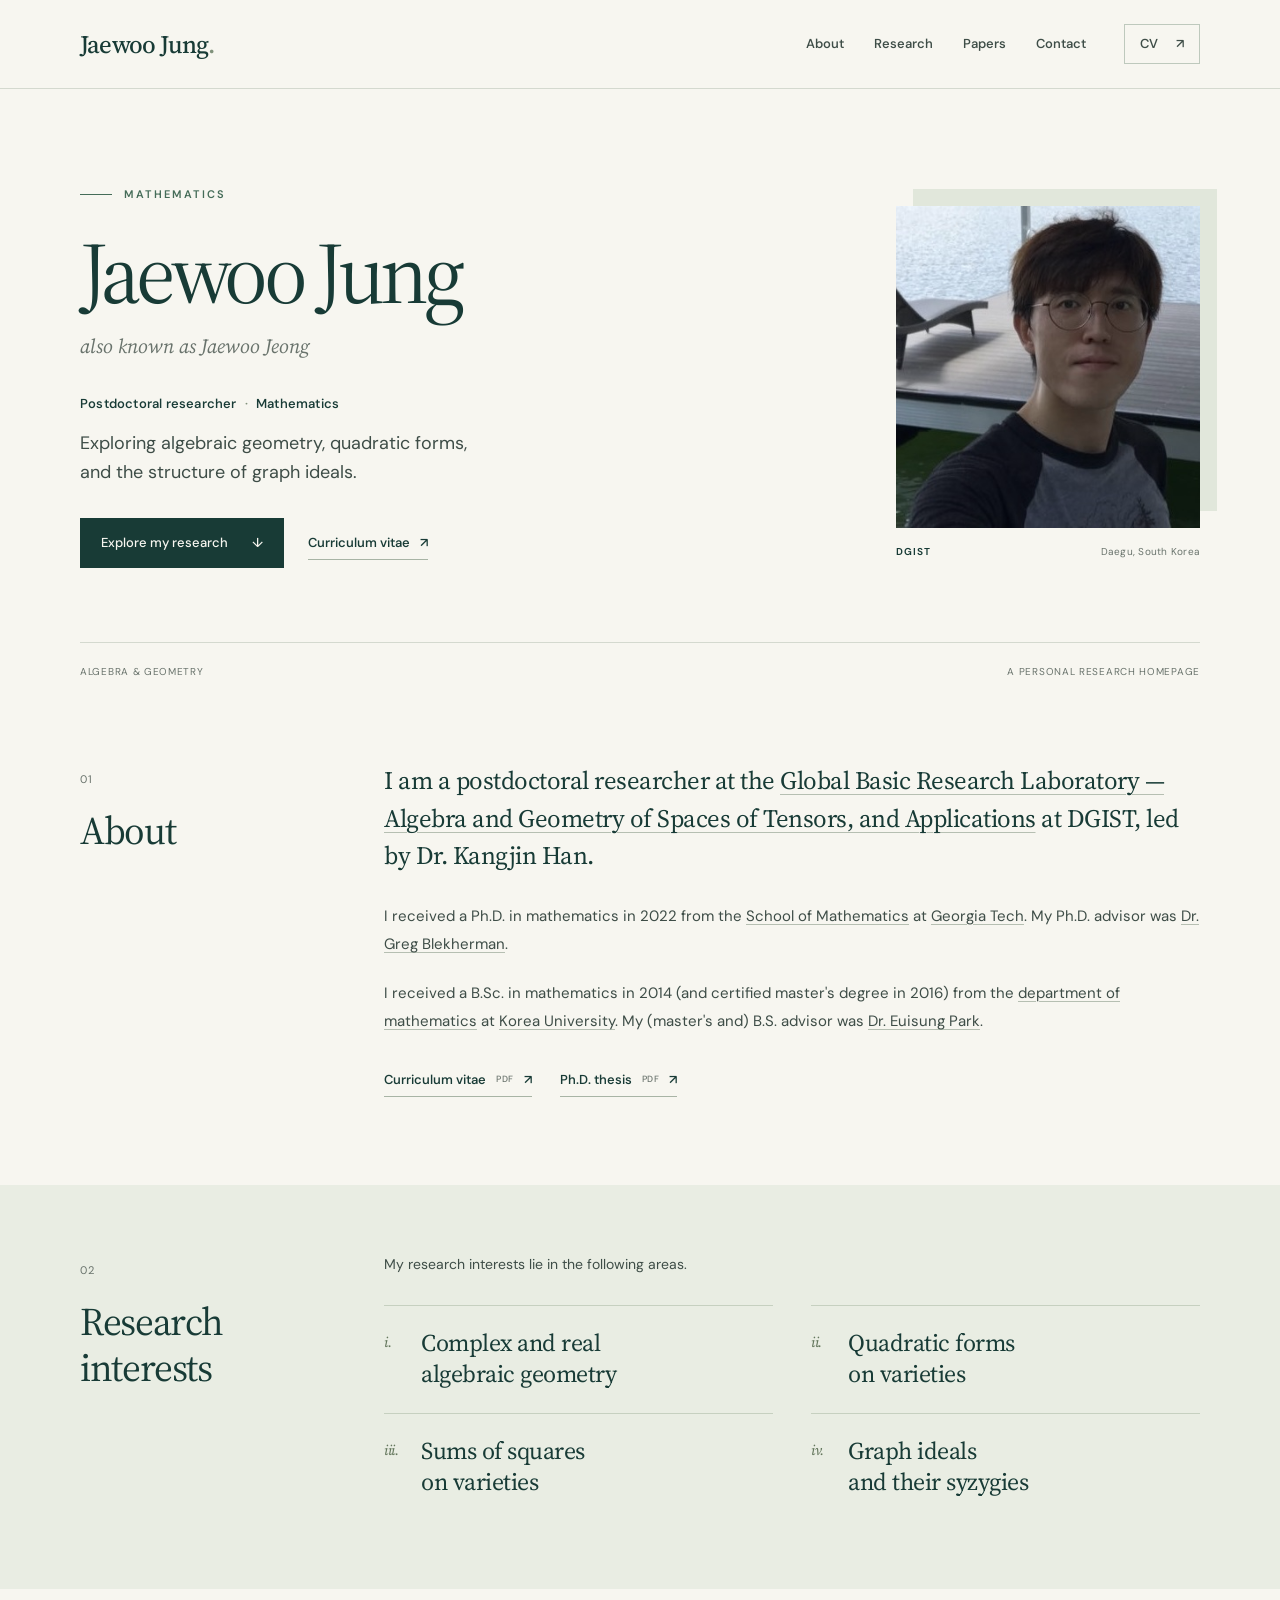
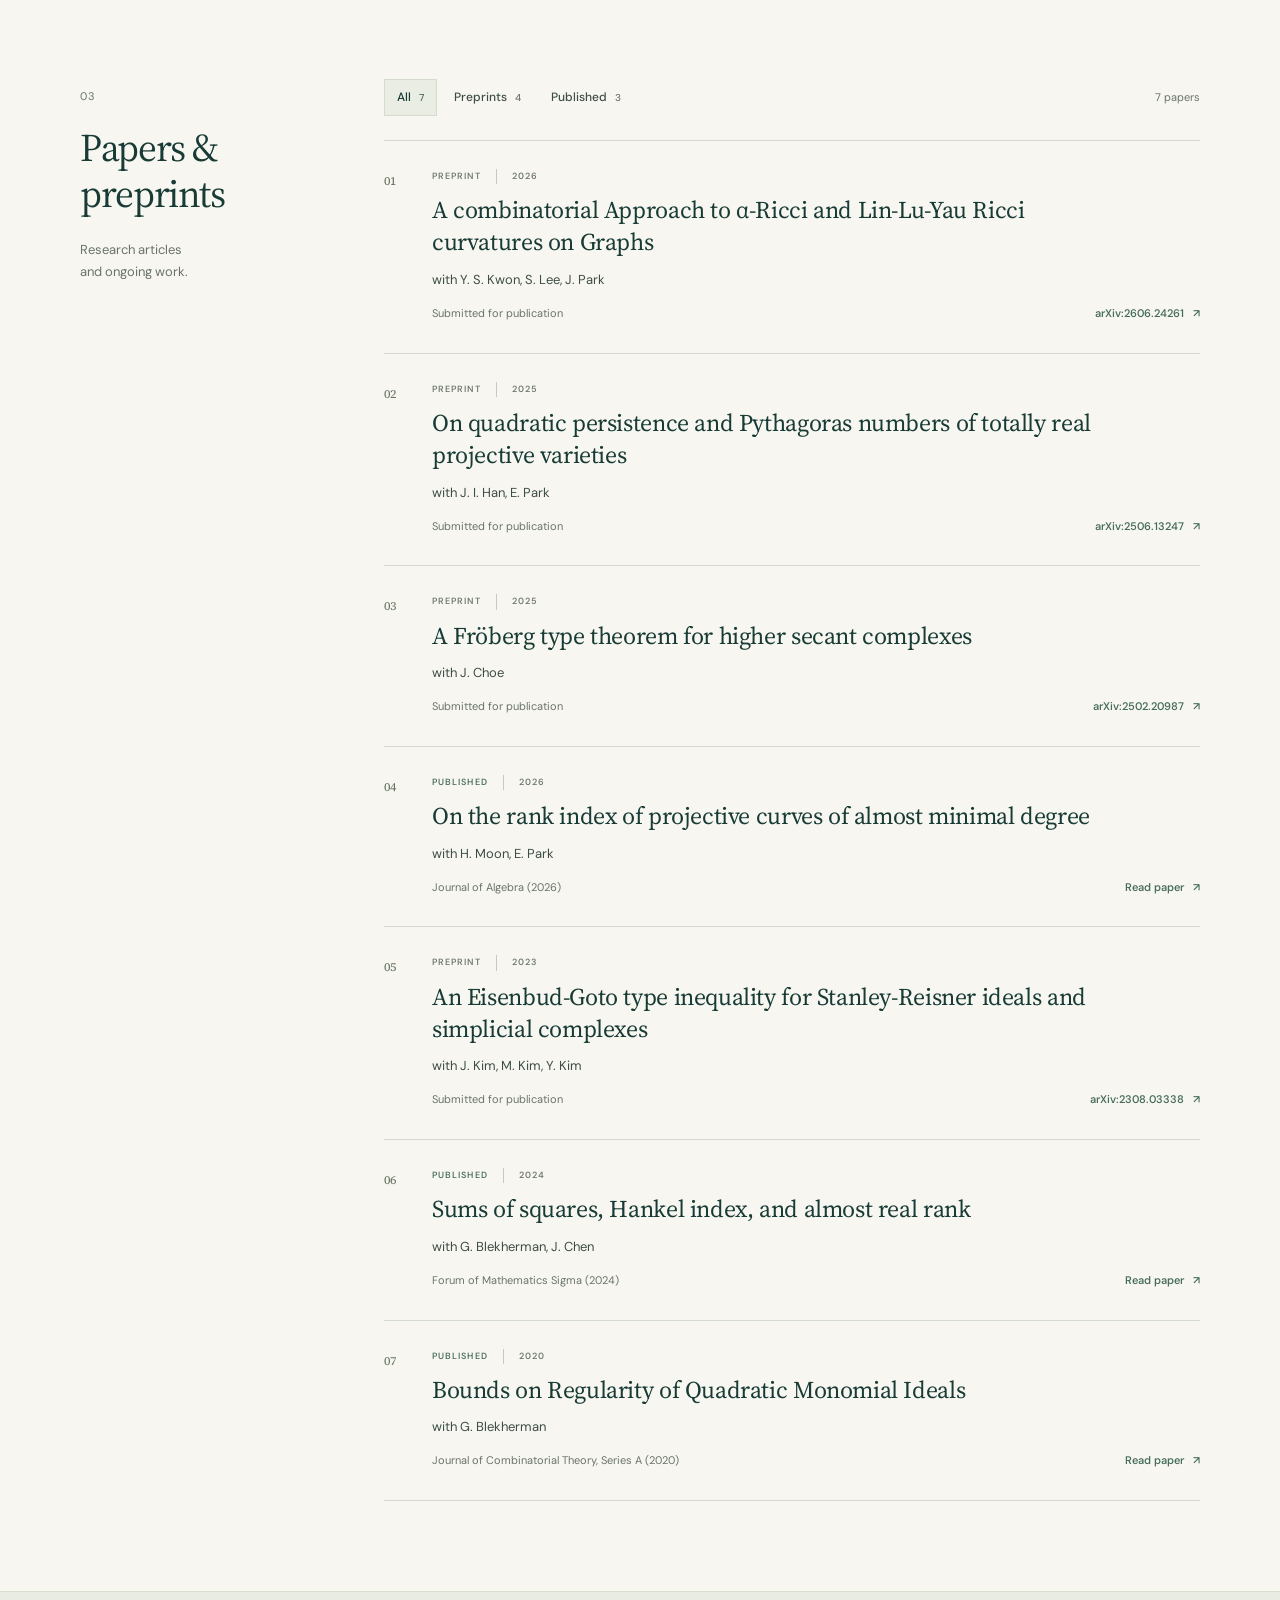
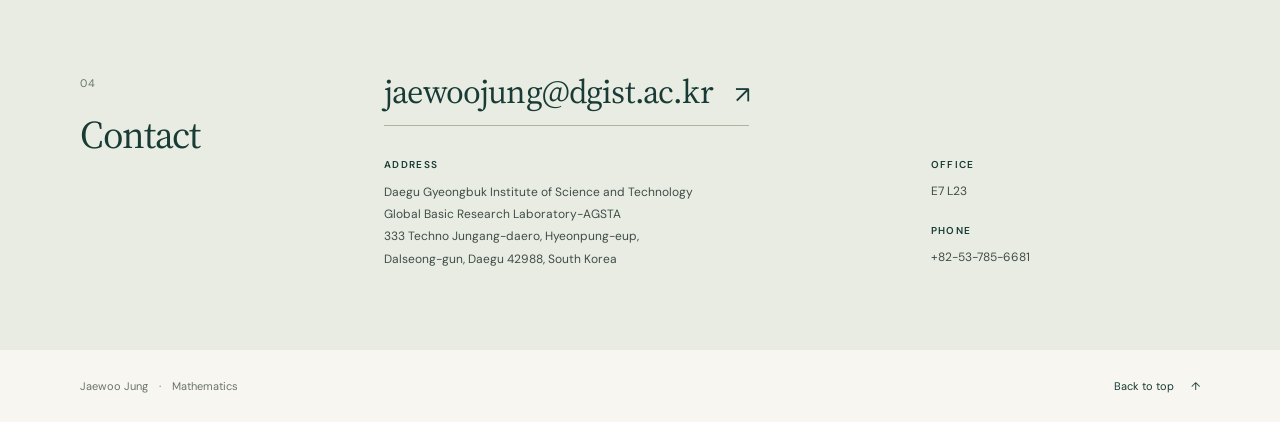
==== commit 67d0d6c5: "Build unpublished academic portfolio redesign" ====
--- a/index.html
+++ b/index.html
@@ -3,54 +3,195 @@
 <head>
   <meta charset="utf-8">
   <meta name="viewport" content="width=device-width, initial-scale=1">
-  <meta name="description" content="Jaewoo Jung — personal mathematics homepage. Research interests, papers and preprints, and contact information.">
-  <title>Jaewoo Jung</title>
+  <meta name="description" content="Jaewoo Jung is a postdoctoral researcher in mathematics at DGIST. Explore his research in algebraic geometry, quadratic forms, sums of squares, and graph ideals.">
+  <meta name="theme-color" content="#f7f6f0">
+  <title>Jaewoo Jung · Mathematics</title>
+  <link rel="canonical" href="https://jungjaewoo2020.github.io/">
   <link rel="icon" href="./favicon.svg" type="image/svg+xml">
+  <link rel="preconnect" href="https://fonts.googleapis.com">
+  <link rel="preconnect" href="https://fonts.gstatic.com" crossorigin>
+  <link href="https://fonts.googleapis.com/css2?family=DM+Sans:wght@400;450;500;550;600;650;700&family=Source+Serif+4:ital,wght@0,400;0,450;0,500;0,600;1,400&display=swap" rel="stylesheet">
   <link rel="stylesheet" href="./styles.css">
   <script src="./app.js" defer></script>
 </head>
 <body>
   <a class="skip-link" href="#main">Skip to main content</a>
-  <header class="site-header">
-    <a class="site-name" href="./">Jaewoo Jung</a>
-    <div class="page-title"><h1>Jaewoo Jung</h1><span class="title-rule" aria-hidden="true"></span><p>(Jaewoo Jeong)</p></div>
+  <header class="site-header" id="top">
+    <div class="header-inner page-width">
+      <a class="wordmark" href="#top" aria-label="Jaewoo Jung, back to top">Jaewoo Jung<span class="wordmark-dot" aria-hidden="true">.</span></a>
+      <nav aria-label="Main navigation">
+        <a href="#about">About</a>
+        <a href="#research">Research</a>
+        <a href="#papers">Papers</a>
+        <a href="#contact">Contact</a>
+      </nav>
+      <a class="header-cv" href="./cv-jaewoo-jung.pdf">CV <span aria-hidden="true">↗</span><span class="sr-only"> (PDF)</span></a>
+    </div>
   </header>
+
   <main id="main">
-    <section class="intro content" aria-labelledby="profile-title">
-      <img class="portrait" src="./jaewoo-jung.jpg" alt="Jaewoo Jung" width="415" height="365">
-      <div class="biography">
-        <h2 id="profile-title">Jaewoo Jung</h2>
-        <p>I am currently a postdoctoral researcher in <a href="https://sites.google.com/view/brl-agsta/home">Global Basic Research Laboratory - Algebra and Geometry of Spaces of Tensors, and Applications (PI: Dr. Kangjin Han)</a>.</p>
-        <p>I received a Ph.D. in mathematics in 2022 from the <a href="https://math.gatech.edu/">School of Mathematics</a> at <a href="https://www.gatech.edu/">Georgia Tech</a>. My Ph.D. advisor was <a href="https://sites.google.com/site/grrigg/">Dr. Greg Blekherman</a>.<br>I received a B.Sc. in mathematics in 2014 (and certified master's degree in 2016) from the <a href="https://math.korea.edu/math_en/index.do">department of mathematics</a> at <a href="https://korea.edu/mbshome/mbs/en/index.do">Korea University</a>. My (master's and) B.S. advisor was <a href="https://math.korea.edu/math_en/people/faculty.do?mode=view&amp;articleNo=73470&amp;article.offset=0&amp;articleLimit=200">Dr. Euisung Park</a>.</p>
-        <p>Here is my <a href="./cv-jaewoo-jung.pdf">CV</a>.</p>
-        <p>Here is my <a href="./phd-thesis.pdf">Ph.D. thesis</a>.</p>
+    <section class="hero page-width" aria-labelledby="hero-title">
+      <div class="hero-copy">
+        <p class="eyebrow"><span class="small-line" aria-hidden="true"></span> Mathematics</p>
+        <h1 id="hero-title">Jaewoo Jung</h1>
+        <p class="alternate-name">also known as Jaewoo Jeong</p>
+        <p class="hero-role">Postdoctoral researcher <span aria-hidden="true">·</span> Mathematics</p>
+        <p class="hero-description">Exploring algebraic geometry, quadratic forms,<br class="desktop-break"> and the structure of graph ideals.</p>
+        <div class="hero-actions">
+          <a class="primary-link" href="#papers">Explore my research <span aria-hidden="true">↓</span></a>
+          <a class="text-link" href="./cv-jaewoo-jung.pdf">Curriculum vitae <span aria-hidden="true">↗</span><span class="sr-only"> (PDF)</span></a>
+        </div>
+      </div>
+      <figure class="portrait-figure">
+        <div class="portrait-frame"><img src="./jaewoo-jung.jpg" width="415" height="365" alt="Portrait of Jaewoo Jung" fetchpriority="high"></div>
+        <figcaption><span>DGIST</span><span>Daegu, South Korea</span></figcaption>
+      </figure>
+      <div class="hero-footnote"><span>Algebra &amp; geometry</span><span>A personal research homepage</span></div>
+    </section>
+
+    <section class="section page-width about-section" id="about" aria-labelledby="about-title">
+      <div class="section-heading">
+        <span class="section-number" aria-hidden="true">01</span>
+        <h2 id="about-title">About</h2>
+      </div>
+      <div class="section-body about-copy">
+        <p class="lead">I am a postdoctoral researcher at the <a href="https://sites.google.com/view/brl-agsta/home">Global Basic Research Laboratory — Algebra and Geometry of Spaces of Tensors, and Applications</a> at DGIST, led by Dr. Kangjin Han.</p>
+        <p>I received a Ph.D. in mathematics in 2022 from the <a href="https://math.gatech.edu/">School of Mathematics</a> at <a href="https://www.gatech.edu/">Georgia Tech</a>. My Ph.D. advisor was <a href="https://sites.google.com/site/grrigg/">Dr. Greg Blekherman</a>.</p>
+        <p>I received a B.Sc. in mathematics in 2014 (and certified master's degree in 2016) from the <a href="https://math.korea.edu/math_en/index.do">department of mathematics</a> at <a href="https://korea.edu/mbshome/mbs/en/index.do">Korea University</a>. My (master's and) B.S. advisor was <a href="https://math.korea.edu/math_en/people/faculty.do?mode=view&amp;articleNo=73470&amp;article.offset=0&amp;articleLimit=200">Dr. Euisung Park</a>.</p>
+        <div class="document-links">
+          <a class="text-link" href="./cv-jaewoo-jung.pdf">Curriculum vitae <span class="file-label">PDF</span> <span aria-hidden="true">↗</span></a>
+          <a class="text-link" href="./phd-thesis.pdf">Ph.D. thesis <span class="file-label">PDF</span> <span aria-hidden="true">↗</span></a>
+        </div>
       </div>
     </section>
-    <section class="content text-section" id="research" aria-labelledby="research-title">
-      <h2 id="research-title">Research Interest</h2>
-      <ul class="interests"><li>Complex and real algebraic geometry</li><li>Quadratic forms on varieties</li><li>Sums of squares on varieties</li><li>Graph ideals and their syzygies</li></ul>
+
+    <section class="research-band" id="research" aria-labelledby="research-title">
+      <div class="section page-width">
+        <div class="section-heading">
+          <span class="section-number" aria-hidden="true">02</span>
+          <h2 id="research-title">Research<br> interests</h2>
+        </div>
+        <div class="section-body">
+          <p class="research-intro">My research interests lie in the following areas.</p>
+          <ul class="research-topics">
+            <li><span class="topic-index" aria-hidden="true">i.</span><span>Complex and real<br> algebraic geometry</span></li>
+            <li><span class="topic-index" aria-hidden="true">ii.</span><span>Quadratic forms<br> on varieties</span></li>
+            <li><span class="topic-index" aria-hidden="true">iii.</span><span>Sums of squares<br> on varieties</span></li>
+            <li><span class="topic-index" aria-hidden="true">iv.</span><span>Graph ideals<br> and their syzygies</span></li>
+          </ul>
+        </div>
+      </div>
     </section>
-    <section class="content text-section" id="papers" aria-labelledby="papers-title">
-      <h2 id="papers-title">Papers and preprints</h2>
-      <ol class="papers">
-        <li>A combinatorial Approach to α-Ricci and Lin-Lu-Yau Ricci curvatures on Graphs with Y. S. Kwon, S. Lee, J. Park, <a href="https://arxiv.org/abs/2606.24261">arXiv:2606.24261</a>, submitted for publication.</li>
-        <li>On quadratic persistence and Pythagoras numbers of totally real projective varieties with J. I. Han, E. Park, <a href="https://arxiv.org/abs/2506.13247">arXiv:2506.13247</a>, submitted for publication.</li>
-        <li>A Fröberg type theorem for higher secant complexes with J. Choe, <a href="https://arxiv.org/abs/2502.20987">arXiv:2502.20987</a>, submitted for publication.</li>
-        <li>On the rank index of projective curves of almost minimal degree with H. Moon, E. Park, <a href="https://doi.org/10.1016/j.jalgebra.2026.02.018">https://doi.org/10.1016/j.jalgebra.2026.02.018</a>, Journal of Algebra (2026).</li>
-        <li>An Eisenbud-Goto type inequality for Stanley-Reisner ideals and simplicial complexes with J. Kim, M. Kim, Y. Kim, <a href="https://arxiv.org/abs/2308.03338">arXiv:2308.03338</a>, submitted for publication.</li>
-        <li>Sums of squares, Hankel index, and almost real rank with G. Blekherman, J. Chen, <a href="https://doi.org/10.1017/fms.2024.45">https://doi.org/10.1017/fms.2024.45</a>, Forum of Mathematics Sigma (2024).</li>
-        <li>Bounds on Regularity of Quadratic Monomial Ideals with G. Blekherman, <a href="https://doi.org/10.1016/j.jcta.2020.105296">https://doi.org/10.1016/j.jcta.2020.105296</a>, Journal of Combinatorial Theory, Series A (2020).</li>
-      </ol>
+
+    <section class="section page-width papers-section" id="papers" aria-labelledby="papers-title">
+      <div class="section-heading">
+        <span class="section-number" aria-hidden="true">03</span>
+        <h2 id="papers-title">Papers &amp;<br> preprints</h2>
+        <p class="section-note">Research articles<br> and ongoing work.</p>
+      </div>
+      <div class="section-body">
+        <div class="paper-toolbar">
+          <div class="paper-filters" role="group" aria-label="Filter papers" hidden>
+            <button type="button" data-filter="all" aria-pressed="true">All <span>7</span></button>
+            <button type="button" data-filter="preprint" aria-pressed="false">Preprints <span>4</span></button>
+            <button type="button" data-filter="published" aria-pressed="false">Published <span>3</span></button>
+          </div>
+          <p class="paper-count" id="paper-count" role="status" aria-live="polite" aria-atomic="true">7 papers</p>
+        </div>
+        <ol class="papers">
+          <li class="paper" data-category="preprint">
+            <span class="paper-number" aria-hidden="true">01</span>
+            <article>
+              <p class="paper-meta"><span>Preprint</span><span>2026</span></p>
+              <h3><a href="https://arxiv.org/abs/2606.24261">A combinatorial Approach to α-Ricci and Lin-Lu-Yau Ricci curvatures on Graphs</a></h3>
+              <p class="coauthors">with Y. S. Kwon, S. Lee, J. Park</p>
+              <div class="paper-details"><p>Submitted for publication</p><a href="https://arxiv.org/abs/2606.24261" aria-label="Read A combinatorial Approach to α-Ricci and Lin-Lu-Yau Ricci curvatures on Graphs on arXiv">arXiv:2606.24261 <span aria-hidden="true">↗</span></a></div>
+            </article>
+          </li>
+          <li class="paper" data-category="preprint">
+            <span class="paper-number" aria-hidden="true">02</span>
+            <article>
+              <p class="paper-meta"><span>Preprint</span><span>2025</span></p>
+              <h3><a href="https://arxiv.org/abs/2506.13247">On quadratic persistence and Pythagoras numbers of totally real projective varieties</a></h3>
+              <p class="coauthors">with J. I. Han, E. Park</p>
+              <div class="paper-details"><p>Submitted for publication</p><a href="https://arxiv.org/abs/2506.13247" aria-label="Read On quadratic persistence and Pythagoras numbers of totally real projective varieties on arXiv">arXiv:2506.13247 <span aria-hidden="true">↗</span></a></div>
+            </article>
+          </li>
+          <li class="paper" data-category="preprint">
+            <span class="paper-number" aria-hidden="true">03</span>
+            <article>
+              <p class="paper-meta"><span>Preprint</span><span>2025</span></p>
+              <h3><a href="https://arxiv.org/abs/2502.20987">A Fröberg type theorem for higher secant complexes</a></h3>
+              <p class="coauthors">with J. Choe</p>
+              <div class="paper-details"><p>Submitted for publication</p><a href="https://arxiv.org/abs/2502.20987" aria-label="Read A Fröberg type theorem for higher secant complexes on arXiv">arXiv:2502.20987 <span aria-hidden="true">↗</span></a></div>
+            </article>
+          </li>
+          <li class="paper" data-category="published">
+            <span class="paper-number" aria-hidden="true">04</span>
+            <article>
+              <p class="paper-meta"><span class="published-label">Published</span><span>2026</span></p>
+              <h3><a href="https://doi.org/10.1016/j.jalgebra.2026.02.018">On the rank index of projective curves of almost minimal degree</a></h3>
+              <p class="coauthors">with H. Moon, E. Park</p>
+              <div class="paper-details"><p><cite>Journal of Algebra</cite> (2026)</p><a href="https://doi.org/10.1016/j.jalgebra.2026.02.018" aria-label="Read On the rank index of projective curves of almost minimal degree in Journal of Algebra">Read paper <span aria-hidden="true">↗</span></a></div>
+            </article>
+          </li>
+          <li class="paper" data-category="preprint">
+            <span class="paper-number" aria-hidden="true">05</span>
+            <article>
+              <p class="paper-meta"><span>Preprint</span><span>2023</span></p>
+              <h3><a href="https://arxiv.org/abs/2308.03338">An Eisenbud-Goto type inequality for Stanley-Reisner ideals and simplicial complexes</a></h3>
+              <p class="coauthors">with J. Kim, M. Kim, Y. Kim</p>
+              <div class="paper-details"><p>Submitted for publication</p><a href="https://arxiv.org/abs/2308.03338" aria-label="Read An Eisenbud-Goto type inequality for Stanley-Reisner ideals and simplicial complexes on arXiv">arXiv:2308.03338 <span aria-hidden="true">↗</span></a></div>
+            </article>
+          </li>
+          <li class="paper" data-category="published">
+            <span class="paper-number" aria-hidden="true">06</span>
+            <article>
+              <p class="paper-meta"><span class="published-label">Published</span><span>2024</span></p>
+              <h3><a href="https://doi.org/10.1017/fms.2024.45">Sums of squares, Hankel index, and almost real rank</a></h3>
+              <p class="coauthors">with G. Blekherman, J. Chen</p>
+              <div class="paper-details"><p><cite>Forum of Mathematics Sigma</cite> (2024)</p><a href="https://doi.org/10.1017/fms.2024.45" aria-label="Read Sums of squares, Hankel index, and almost real rank in Forum of Mathematics Sigma">Read paper <span aria-hidden="true">↗</span></a></div>
+            </article>
+          </li>
+          <li class="paper" data-category="published">
+            <span class="paper-number" aria-hidden="true">07</span>
+            <article>
+              <p class="paper-meta"><span class="published-label">Published</span><span>2020</span></p>
+              <h3><a href="https://doi.org/10.1016/j.jcta.2020.105296">Bounds on Regularity of Quadratic Monomial Ideals</a></h3>
+              <p class="coauthors">with G. Blekherman</p>
+              <div class="paper-details"><p><cite>Journal of Combinatorial Theory, Series A</cite> (2020)</p><a href="https://doi.org/10.1016/j.jcta.2020.105296" aria-label="Read Bounds on Regularity of Quadratic Monomial Ideals in Journal of Combinatorial Theory, Series A">Read paper <span aria-hidden="true">↗</span></a></div>
+            </article>
+          </li>
+        </ol>
+      </div>
     </section>
-    <section class="content text-section contacts" id="contact" aria-labelledby="contact-title">
-      <h2 id="contact-title">Contacts</h2>
-      <p>Daegu Gyeongbuk Institute of Science and Technology, Global Basic Research Laboratory-AGSTA</p>
-      <p>333 Techno Jungang-daero, Hyeonpung-eup, Dalseong-gun,<br>Daegu, South Korea. Zip: 42988</p>
-      <p>Email: <a href="mailto:jaewoojung@dgist.ac.kr">jaewoojung@dgist.ac.kr</a></p>
-      <p>Phone: <a href="tel:+82537856681">+82-53-785-6681</a></p>
-      <p>Office: E7 L23</p>
+
+    <section class="contact-band" id="contact" aria-labelledby="contact-title">
+      <div class="section page-width">
+        <div class="section-heading">
+          <span class="section-number" aria-hidden="true">04</span>
+          <h2 id="contact-title">Contact</h2>
+        </div>
+        <div class="section-body">
+          <a class="contact-email" href="mailto:jaewoojung@dgist.ac.kr">jaewoojung@dgist.ac.kr <span aria-hidden="true">↗</span></a>
+          <div class="contact-grid">
+            <div>
+              <h3>Address</h3>
+              <address>Daegu Gyeongbuk Institute of Science and Technology<br>Global Basic Research Laboratory-AGSTA<br>333 Techno Jungang-daero, Hyeonpung-eup,<br>Dalseong-gun, Daegu 42988, South Korea</address>
+            </div>
+            <dl>
+              <div><dt>Office</dt><dd>E7 L23</dd></div>
+              <div><dt>Phone</dt><dd><a href="tel:+82537856681">+82-53-785-6681</a></dd></div>
+            </dl>
+          </div>
+        </div>
+      </div>
     </section>
   </main>
-  <footer class="content site-footer"><a href="https://sites.google.com/view/jaewoojung">Google Sites</a> · <a href="https://github.com/jungjaewoo2020/jungjaewoo2020.github.io">GitHub</a></footer>
+
+  <footer class="site-footer page-width">
+    <p>Jaewoo Jung <span aria-hidden="true">·</span> Mathematics</p>
+    <a href="#top">Back to top <span aria-hidden="true">↑</span></a>
+  </footer>
 </body>
 </html>
--- a/styles.css
+++ b/styles.css
@@ -1,5 +1,235 @@
-@import url('https://fonts.googleapis.com/css2?family=Roboto:wght@400;500;700&display=swap');
-*{box-sizing:border-box}html{scroll-padding-top:20px}body{margin:0;background:#e6e9e8;color:#000;font-family:'Times New Roman',Times,serif;font-size:20px;line-height:1.38}a{color:#476581;text-decoration:underline;text-underline-offset:2px}a:hover{color:#263c53}a:focus-visible{outline:3px solid #476581;outline-offset:4px}.skip-link{position:absolute;left:16px;top:-80px;background:#fff;padding:10px;z-index:10}.skip-link:focus{top:12px}.site-header{height:346px;position:relative;background:#303844 url('./chalkboard.jpg') center center/cover no-repeat;color:white;font-family:Roboto,Arial,sans-serif}.site-header:before{content:'';position:absolute;inset:0;background:rgba(20,28,42,.24)}.site-name{position:relative;display:inline-block;margin:14px 28px;color:white;text-decoration:none;font-size:21px;letter-spacing:1.5px;font-weight:500}.site-name:hover{color:white}.page-title{position:relative;text-align:center;padding-top:8px}.page-title h1{font-size:60px;line-height:1.26;font-weight:500;margin:0}.title-rule{display:block;width:100px;height:8px;margin:14px auto 44px;background:#91afd1}.page-title p{font-size:60px;line-height:1.26;font-weight:500;margin:0}.content{width:calc(100% - 120px);max-width:1160px;margin-inline:auto}.intro{display:grid;grid-template-columns:40% 1fr;gap:36px;padding-top:24px;align-items:start}.portrait{display:block;width:100%;height:auto;object-fit:contain}.biography{padding-top:12px}h2{font-family:Roboto,Arial,sans-serif;font-weight:700;color:#476581;font-size:34.667px;line-height:1.5;margin:0 0 28px}.biography p{margin:0 0 20px}.text-section{padding-top:35px;padding-bottom:15px}.text-section h2{margin-bottom:15px}ul,ol{margin:0;padding-left:32px}.interests{list-style-type:square}.interests li{padding:4px 0}.papers li{margin-bottom:18px;padding-left:4px;overflow-wrap:anywhere}.contacts p{margin:0 0 18px}.site-footer{font-family:Arial,sans-serif;font-size:12px;padding-block:25px 35px;color:#67737c}.site-footer a{color:inherit}.is-embedded .site-name,.is-embedded .site-footer{display:none}.is-embedded .page-title{padding-top:50px}
-@media(max-width:800px){.content{width:calc(100% - 48px)}.intro{gap:24px;grid-template-columns:36% 1fr}.site-header{height:310px}.page-title h1,.page-title p{font-size:48px}.title-rule{margin-bottom:38px}body{font-size:18px}h2{font-size:29px}.biography p{margin-bottom:17px}}
-@media(max-width:600px){.site-header{height:275px}.site-name{font-size:17px;margin:14px 20px}.page-title{padding-top:16px}.page-title h1,.page-title p{font-size:38px}.title-rule{width:75px;height:6px;margin:14px auto 29px}.content{width:calc(100% - 40px)}.intro{grid-template-columns:1fr;gap:24px;padding-top:24px}.portrait{max-width:415px;margin:auto}.biography{padding-top:0}h2{font-size:28px;line-height:1.4;margin-bottom:20px}.text-section{padding-top:24px}.papers li{margin-bottom:20px}ul,ol{padding-left:25px}}
-@media print{body{background:white;font-size:12pt}.site-header{height:auto;background:none;color:#000}.site-header:before,.site-name,.title-rule,.site-footer{display:none}.page-title{padding:0}.page-title h1{font-size:28pt}.page-title p{font-size:16pt}.content{width:100%}.intro{grid-template-columns:180px 1fr;gap:25px}h2{font-size:18pt}.text-section{padding-top:20px}.papers li{break-inside:avoid}}
+:root {
+  color-scheme: light;
+  --paper: #f7f6f0;
+  --ink: #183b36;
+  --body: #3e4d47;
+  --muted: #69736c;
+  --rule: #d4d9cf;
+  --sage: #e9ede3;
+  --accent: #456c58;
+  --serif: "Source Serif 4", Georgia, "Times New Roman", serif;
+  --sans: "DM Sans", -apple-system, BlinkMacSystemFont, "Segoe UI", sans-serif;
+}
+
+* { box-sizing: border-box; }
+html { scroll-behavior: smooth; scroll-padding-top: 32px; }
+body { margin: 0; color: var(--body); background: var(--paper); font: 16px/1.7 var(--sans); -webkit-font-smoothing: antialiased; }
+button, input { font: inherit; }
+a { color: inherit; text-underline-offset: .2em; text-decoration-thickness: 1px; }
+a:hover { color: var(--accent); }
+a, button { -webkit-tap-highlight-color: transparent; }
+a:focus-visible, button:focus-visible { outline: 2px solid var(--ink); outline-offset: 5px; border-radius: 2px; }
+button { color: inherit; }
+img { display: block; max-width: 100%; }
+p, h1, h2, h3, figure { margin: 0; }
+[hidden] { display: none !important; }
+::selection { color: var(--ink); background: #dbe6d6; }
+.page-width { width: min(1120px, calc(100% - 96px)); margin-inline: auto; }
+.sr-only { position: absolute; width: 1px; height: 1px; padding: 0; overflow: hidden; clip: rect(0, 0, 0, 0); white-space: nowrap; border: 0; }
+.skip-link { position: fixed; top: 12px; left: 12px; z-index: 20; padding: 10px 18px; background: var(--ink); color: white; transform: translateY(-160%); }
+.skip-link:focus { transform: translateY(0); }
+
+.site-header { border-bottom: 1px solid var(--rule); }
+.header-inner { display: flex; align-items: center; gap: 38px; min-height: 88px; }
+.wordmark { margin-right: auto; font: 500 25px/1.2 var(--serif); color: var(--ink); text-decoration: none; letter-spacing: -.8px; white-space: nowrap; }
+.wordmark-dot { color: #80927b; }
+nav { display: flex; align-items: center; gap: 30px; }
+nav a, .header-cv { font-size: 13px; font-weight: 550; text-decoration: none; }
+nav a { padding-block: 10px; }
+nav a:hover { text-decoration: underline; text-underline-offset: 7px; }
+.header-cv { display: inline-flex; align-items: center; gap: 18px; padding: 8px 15px; border: 1px solid #bec9bd; }
+.header-cv:hover { background: var(--sage); }
+
+.hero { display: grid; grid-template-columns: minmax(0, 1fr) 304px; column-gap: 74px; align-items: center; padding-top: 96px; }
+.eyebrow { display: flex; align-items: center; gap: 12px; color: var(--accent); font-size: 11px; font-weight: 600; text-transform: uppercase; letter-spacing: .2em; }
+.small-line { width: 32px; height: 1px; background: currentColor; }
+h1 { margin-top: 22px; color: var(--ink); font: 400 clamp(56px, 6.8vw, 88px)/1.09 var(--serif); letter-spacing: -.055em; }
+.alternate-name { margin-top: 10px; color: var(--muted); font: italic 400 20px/1.5 var(--serif); }
+.hero-role { margin-top: 32px; color: var(--ink); font-size: 13px; font-weight: 550; letter-spacing: .015em; }
+.hero-role span { padding-inline: 5px; color: #81917c; }
+.hero-description { margin-top: 14px; max-width: 540px; font-size: 18px; line-height: 1.65; }
+.hero-actions { display: flex; align-items: center; flex-wrap: wrap; gap: 24px; margin-top: 30px; }
+.primary-link { display: inline-flex; align-items: center; justify-content: space-between; gap: 24px; padding: 13px 20px; color: var(--paper); background: var(--ink); font-size: 13px; font-weight: 500; text-decoration: none; border: 1px solid var(--ink); }
+.primary-link:hover { color: white; background: #2e5146; }
+.primary-link:focus-visible { outline-offset: 4px; }
+.text-link { display: inline-flex; align-items: center; gap: 10px; color: var(--ink); font-size: 13px; font-weight: 550; text-decoration: none; border-bottom: 1px solid #a8b4a5; padding-block: 5px; }
+.text-link:hover { border-bottom-color: var(--ink); }
+.portrait-figure { margin-top: 13px; }
+.portrait-frame { position: relative; isolation: isolate; }
+.portrait-frame::before { content: ""; position: absolute; inset: -17px -17px 17px 17px; background: #e1e7db; z-index: -1; }
+.portrait-frame img { width: 304px; height: 322px; object-fit: cover; object-position: 48% center; filter: saturate(.78); }
+.portrait-figure figcaption { display: flex; justify-content: space-between; gap: 12px; margin-top: 15px; font-size: 10px; letter-spacing: .025em; color: var(--muted); }
+.portrait-figure figcaption span:first-child { font-weight: 650; color: var(--ink); letter-spacing: .1em; }
+.hero-footnote { grid-column: 1 / -1; display: flex; justify-content: space-between; gap: 20px; margin-top: 74px; padding-block: 20px; border-top: 1px solid var(--rule); color: var(--muted); font-size: 10px; letter-spacing: .07em; text-transform: uppercase; }
+
+.section { display: grid; grid-template-columns: 240px minmax(0, 1fr); column-gap: 64px; padding-block: 88px; }
+.section-heading { padding-top: 2px; }
+.section-number { color: var(--muted); font-size: 11px; letter-spacing: .1em; }
+h2 { margin-top: 17px; color: var(--ink); font: 400 39px/1.17 var(--serif); letter-spacing: -.035em; }
+.section-note { margin-top: 22px; font-size: 13px; line-height: 1.7; color: var(--muted); }
+.section-body { min-width: 0; }
+.about-section { padding-top: 62px; padding-bottom: 88px; }
+.about-copy p { margin-bottom: 20px; font-size: 15px; line-height: 1.9; }
+.about-copy .lead { color: var(--ink); font: 400 25px/1.5 var(--serif); letter-spacing: -.02em; margin-bottom: 27px; }
+.about-copy a:not(.text-link) { text-decoration-color: #b6bfb2; }
+.about-copy a:not(.text-link):hover { text-decoration-color: var(--accent); }
+.document-links { display: flex; flex-wrap: wrap; gap: 28px; margin-top: 28px; }
+.file-label { font-size: 9px; line-height: 1; font-weight: 500; color: var(--muted); letter-spacing: .06em; }
+
+.research-band { background: var(--sage); }
+.research-band .section { padding-block: 68px; }
+.research-intro { font-size: 14px; color: var(--body); margin-bottom: 28px; }
+.research-topics { display: grid; grid-template-columns: 1fr 1fr; gap: 0 38px; list-style: none; margin: 0; padding: 0; }
+.research-topics li { display: flex; gap: 18px; padding-block: 21px 24px; border-top: 1px solid #c6d0c0; color: var(--ink); font: 400 24px/1.3 var(--serif); letter-spacing: -.02em; }
+.topic-index { min-width: 19px; padding-top: 5px; font: italic 400 14px/1.5 var(--serif); color: #64775d; }
+
+.papers-section { padding-top: 90px; padding-bottom: 90px; }
+.paper-toolbar { display: flex; align-items: center; justify-content: space-between; flex-wrap: wrap; gap: 15px; padding-bottom: 24px; }
+.paper-filters { display: flex; flex-wrap: wrap; gap: 4px; }
+.paper-filters button { display: inline-flex; gap: 8px; align-items: center; border: 1px solid transparent; padding: 7px 12px; background: transparent; cursor: pointer; font-size: 12px; font-weight: 500; }
+.paper-filters button span { color: var(--muted); font-size: 10px; }
+.paper-filters button[aria-pressed="true"] { background: var(--sage); border-color: #d4ddcd; color: var(--ink); }
+.paper-filters button[aria-pressed="true"] span { color: var(--accent); }
+.paper-filters button:hover { border-color: #b6c3af; }
+.paper-count { color: var(--muted); font-size: 11px; }
+.papers { margin: 0; padding: 0; list-style: none; border-bottom: 1px solid var(--rule); }
+.paper { display: grid; grid-template-columns: 30px minmax(0, 1fr); gap: 18px; border-top: 1px solid var(--rule); padding-block: 28px 30px; }
+.paper-number { color: #657360; font: 400 12px/1.7 var(--serif); padding-top: 2px; }
+.paper-meta { display: flex; align-items: center; gap: 15px; font-size: 9px; font-weight: 550; line-height: 1.7; text-transform: uppercase; letter-spacing: .12em; color: var(--muted); }
+.paper-meta span + span { padding-left: 15px; border-left: 1px solid #c4ccbf; }
+.paper-meta .published-label { color: var(--accent); }
+.paper h3 { color: var(--ink); margin-top: 10px; max-width: 680px; font: 400 24px/1.35 var(--serif); letter-spacing: -.016em; text-wrap: pretty; }
+.paper h3 a { text-decoration: none; }
+.paper h3 a:hover { text-decoration: underline; text-decoration-color: #a5b39e; }
+.coauthors { font-size: 13px; color: var(--body); margin-top: 10px; }
+.paper-details { display: flex; flex-wrap: wrap; justify-content: space-between; align-items: baseline; gap: 8px 18px; margin-top: 13px; font-size: 11px; }
+.paper-details p { color: var(--muted); }
+.paper-details cite { font-style: normal; }
+.paper-details a { display: inline-flex; align-items: center; gap: 9px; color: var(--accent); font-weight: 550; text-decoration: none; }
+.paper-details a:hover { text-decoration: underline; }
+
+.contact-band { background: #e9ece3; border-top: 1px solid #d7dece; }
+.contact-band .section { padding-block: 74px 80px; }
+.contact-email { display: flex; align-items: baseline; justify-content: space-between; gap: 22px; width: fit-content; max-width: 100%; color: var(--ink); font: 400 clamp(22px, 2.6vw, 34px)/1.35 var(--serif); letter-spacing: -.025em; text-decoration: none; border-bottom: 1px solid #a8b6a0; padding-block: 4px 10px; overflow-wrap: anywhere; }
+.contact-email span { font: 400 24px/1 var(--sans); }
+.contact-grid { display: grid; grid-template-columns: minmax(0, 1.9fr) minmax(0, 1fr); gap: 35px; margin-top: 31px; }
+.contact-grid h3, .contact-grid dt { font: 600 10px/1.5 var(--sans); text-transform: uppercase; letter-spacing: .13em; color: var(--ink); margin-bottom: 9px; }
+.contact-grid address { font-style: normal; font-size: 12px; line-height: 1.85; }
+.contact-grid dl, .contact-grid dd { margin: 0; font-size: 12px; }
+.contact-grid dl > div + div { margin-top: 22px; }
+.contact-grid dd a { text-decoration: none; }
+.contact-grid dd a:hover { text-decoration: underline; }
+.site-footer { display: flex; align-items: center; justify-content: space-between; gap: 24px; padding-block: 27px; font-size: 11px; color: var(--muted); }
+.site-footer p span { margin-inline: 8px; }
+.site-footer a { color: var(--ink); text-decoration: none; }
+.site-footer a span { margin-left: 14px; }
+.site-footer a:hover { text-decoration: underline; }
+
+@media (min-width: 1440px) {
+  .hero { padding-top: 112px; }
+  .hero-footnote { margin-top: 91px; }
+}
+@media (max-width: 1000px) {
+  .page-width { width: calc(100% - 64px); }
+  .header-inner { gap: 24px; }
+  nav { gap: 21px; }
+  .hero { grid-template-columns: minmax(0, 1fr) 250px; column-gap: 50px; padding-top: 78px; }
+  h1 { font-size: 66px; }
+  .hero-description { font-size: 17px; }
+  .desktop-break { display: none; }
+  .portrait-frame img { width: 250px; height: 292px; }
+  .hero-actions { gap: 18px; }
+  .primary-link { padding-inline: 15px; gap: 14px; }
+  .section { grid-template-columns: 185px minmax(0, 1fr); column-gap: 42px; }
+  .research-topics { gap: 0 25px; }
+  .research-topics li { font-size: 22px; gap: 10px; }
+  .contact-grid { grid-template-columns: minmax(0, 1fr); gap: 24px; }
+  .contact-grid dl { display: flex; gap: 40px; }
+  .contact-grid dl > div + div { margin-top: 0; }
+}
+@media (max-width: 740px) {
+  .page-width { width: calc(100% - 44px); }
+  .header-inner { min-height: 80px; flex-wrap: wrap; column-gap: 18px; row-gap: 0; padding-block: 18px 12px; }
+  .wordmark { font-size: 23px; }
+  .header-cv { padding: 5px 12px; gap: 12px; }
+  nav { order: 3; width: 100%; justify-content: space-between; gap: 12px; padding-top: 9px; }
+  nav a { font-size: 12px; padding-block: 6px; }
+  .hero { grid-template-columns: minmax(0, 1fr); padding-top: 49px; }
+  h1 { font-size: clamp(50px, 10.5vw, 72px); margin-top: 22px; }
+  .alternate-name { font-size: 18px; margin-top: 8px; }
+  .hero-role { font-size: 11px; margin-top: 26px; }
+  .hero-role span { padding-inline: 3px; }
+  .hero-description { max-width: 470px; font-size: 16px; margin-top: 12px; }
+  .hero-actions { gap: 20px; margin-top: 24px; }
+  .primary-link { font-size: 12px; padding: 11px 15px; gap: 18px; }
+  .text-link { font-size: 12px; }
+  .portrait-figure { width: min(280px, calc(100% - 16px)); margin: 55px 16px 0 auto; }
+  .portrait-frame img { width: 100%; height: 290px; }
+  .portrait-frame::before { inset: -13px -13px 13px 13px; }
+  .portrait-figure figcaption { font-size: 9px; }
+  .hero-footnote { margin-top: 40px; font-size: 8px; gap: 15px; letter-spacing: .045em; padding-block: 17px; }
+  .section { grid-template-columns: minmax(0, 1fr); gap: 30px; padding-block: 55px; }
+  .section-heading { display: grid; grid-template-columns: 25px minmax(0, 1fr); gap: 10px; align-items: baseline; }
+  .section-number { font-size: 10px; }
+  h2 { font-size: 34px; margin: 0; }
+  h2 br { display: none; }
+  h2 br::after { content: " "; }
+  .section-note { grid-column: 2; margin: -1px 0 0; font-size: 12px; }
+  .section-note br { display: none; }
+  .section-note br::after { content: " "; }
+  .about-section { padding-top: 40px; }
+  .about-copy .lead { font-size: 23px; margin-bottom: 22px; }
+  .about-copy p { font-size: 14px; line-height: 1.85; }
+  .document-links { gap: 23px; margin-top: 23px; }
+  .research-band .section { padding-block: 45px 35px; gap: 26px; }
+  .research-intro { font-size: 13px; margin-bottom: 22px; }
+  .research-topics { column-gap: 21px; }
+  .research-topics li { font-size: 19px; gap: 7px; padding-block: 17px 21px; }
+  .topic-index { font-size: 12px; min-width: 15px; }
+  .paper-toolbar { gap: 12px; padding-bottom: 20px; }
+  .paper-filters { gap: 3px; }
+  .paper-filters button { font-size: 11px; padding: 7px 10px; gap: 6px; }
+  .paper-count { font-size: 10px; }
+  .paper { grid-template-columns: 24px minmax(0, 1fr); gap: 10px; padding-block: 24px 27px; }
+  .paper-number { font-size: 11px; }
+  .paper h3 { font-size: 23px; line-height: 1.35; }
+  .paper-meta { font-size: 9px; }
+  .coauthors { font-size: 12px; margin-top: 9px; }
+  .paper-details { flex-direction: column; align-items: flex-start; gap: 9px; font-size: 11px; margin-top: 11px; }
+  .contact-band .section { padding-block: 48px; gap: 29px; }
+  .contact-email { font-size: clamp(21px, 6.2vw, 31px); gap: 13px; padding-bottom: 10px; }
+  .contact-email span { font-size: 20px; }
+  .contact-grid { margin-top: 27px; }
+  .contact-grid address { font-size: 12px; }
+  .site-footer { padding-block: 23px; gap: 12px; font-size: 10px; }
+  .site-footer p span { margin-inline: 4px; }
+  .site-footer a span { margin-left: 7px; }
+}
+@media (max-width: 370px) {
+  .page-width { width: calc(100% - 36px); }
+  .hero-actions { gap: 15px; }
+  .hero-role { font-size: 10px; }
+  .research-topics { grid-template-columns: 1fr; }
+  .research-topics li br { display: none; }
+  .research-topics li br::after { content: " "; }
+  .paper-count { width: 100%; }
+  .contact-email { font-size: 21px; }
+}
+@media (prefers-reduced-motion: reduce) {
+  html { scroll-behavior: auto; }
+}
+@media print {
+  body { background: white; color: black; font-size: 11pt; }
+  .page-width { width: 100%; }
+  .site-header, .hero-actions, .hero-footnote, .paper-toolbar, .site-footer, .document-links { display: none; }
+  .hero { padding-top: 0; grid-template-columns: 1fr 170px; gap: 25px; }
+  h1 { font-size: 42pt; }
+  .portrait-frame img { width: 170px; height: 180px; }
+  .section { display: block; padding-block: 25px; }
+  .section-heading { margin-bottom: 18px; }
+  h2 { font-size: 24pt; }
+  .section-number, .section-note { display: none; }
+  .research-band, .contact-band { background: white; }
+  .paper { break-inside: avoid; padding-block: 15px; }
+  .paper[hidden] { display: grid !important; }
+}
